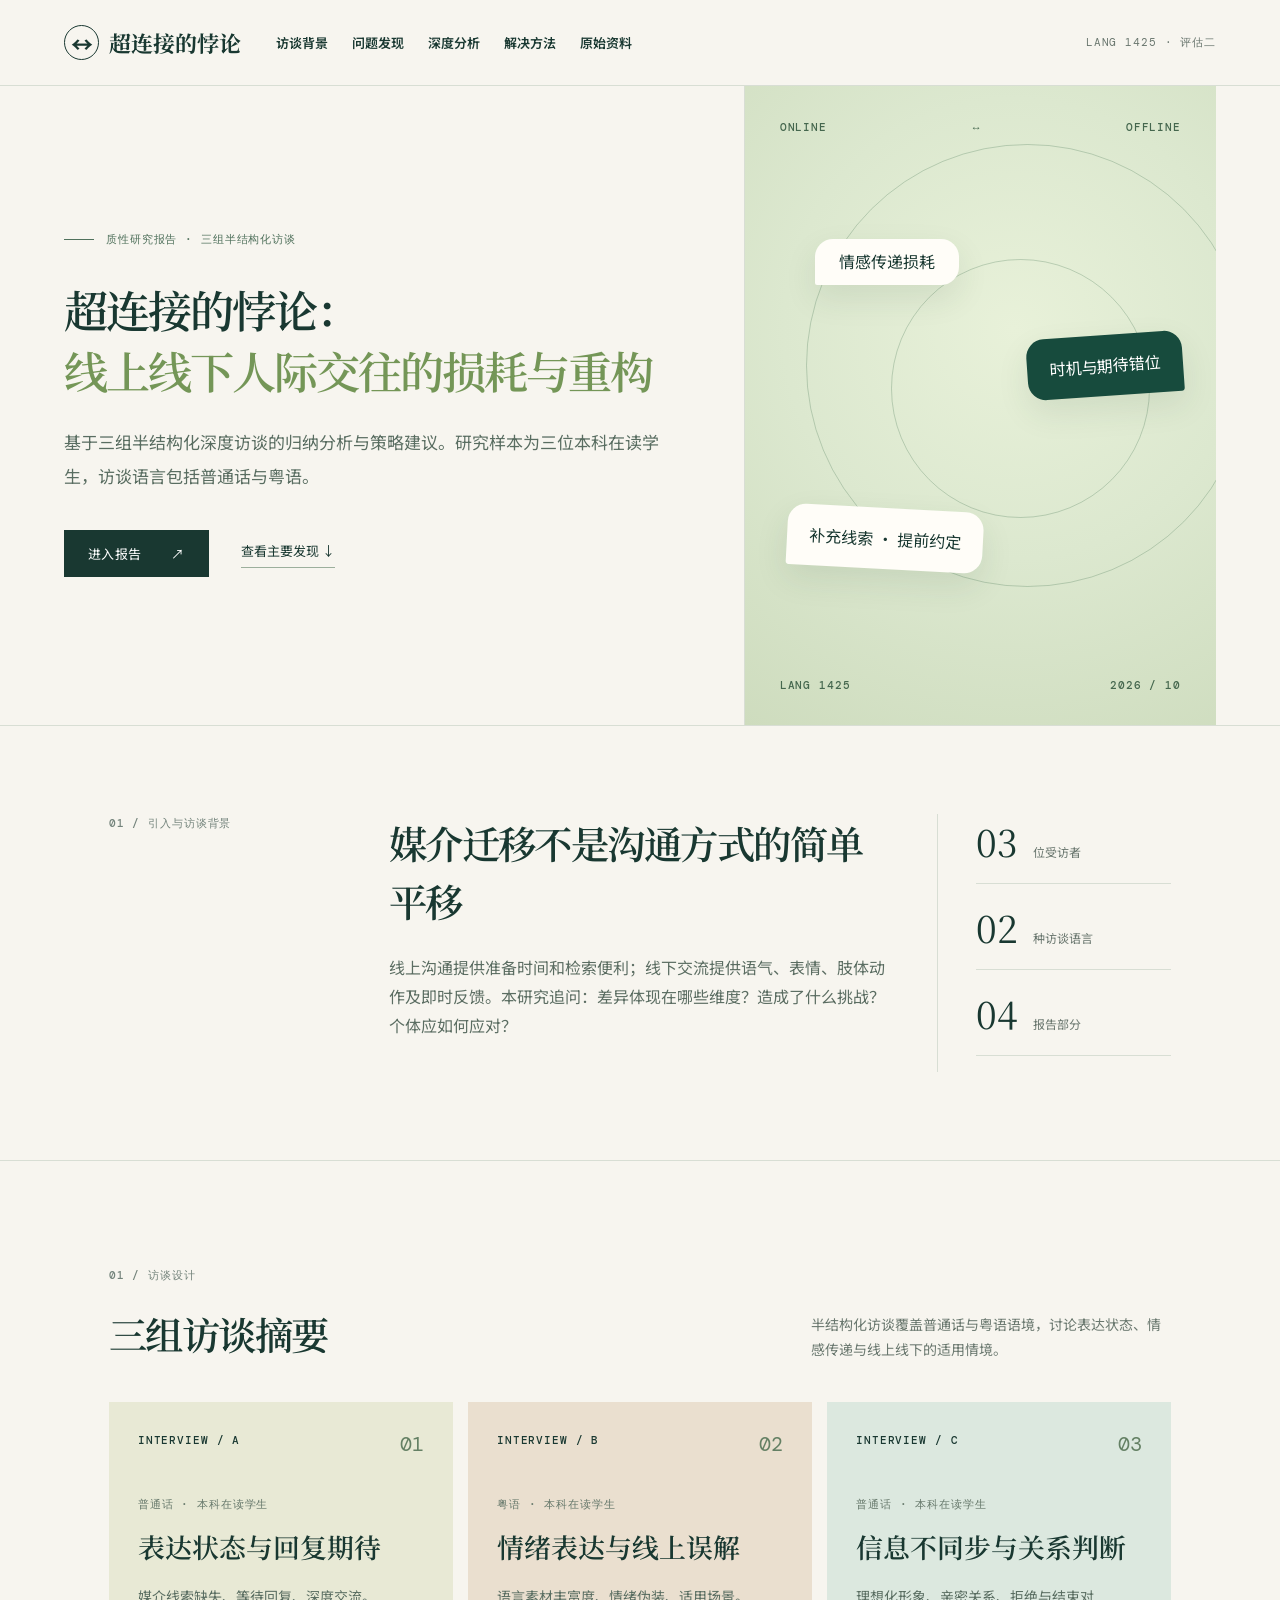
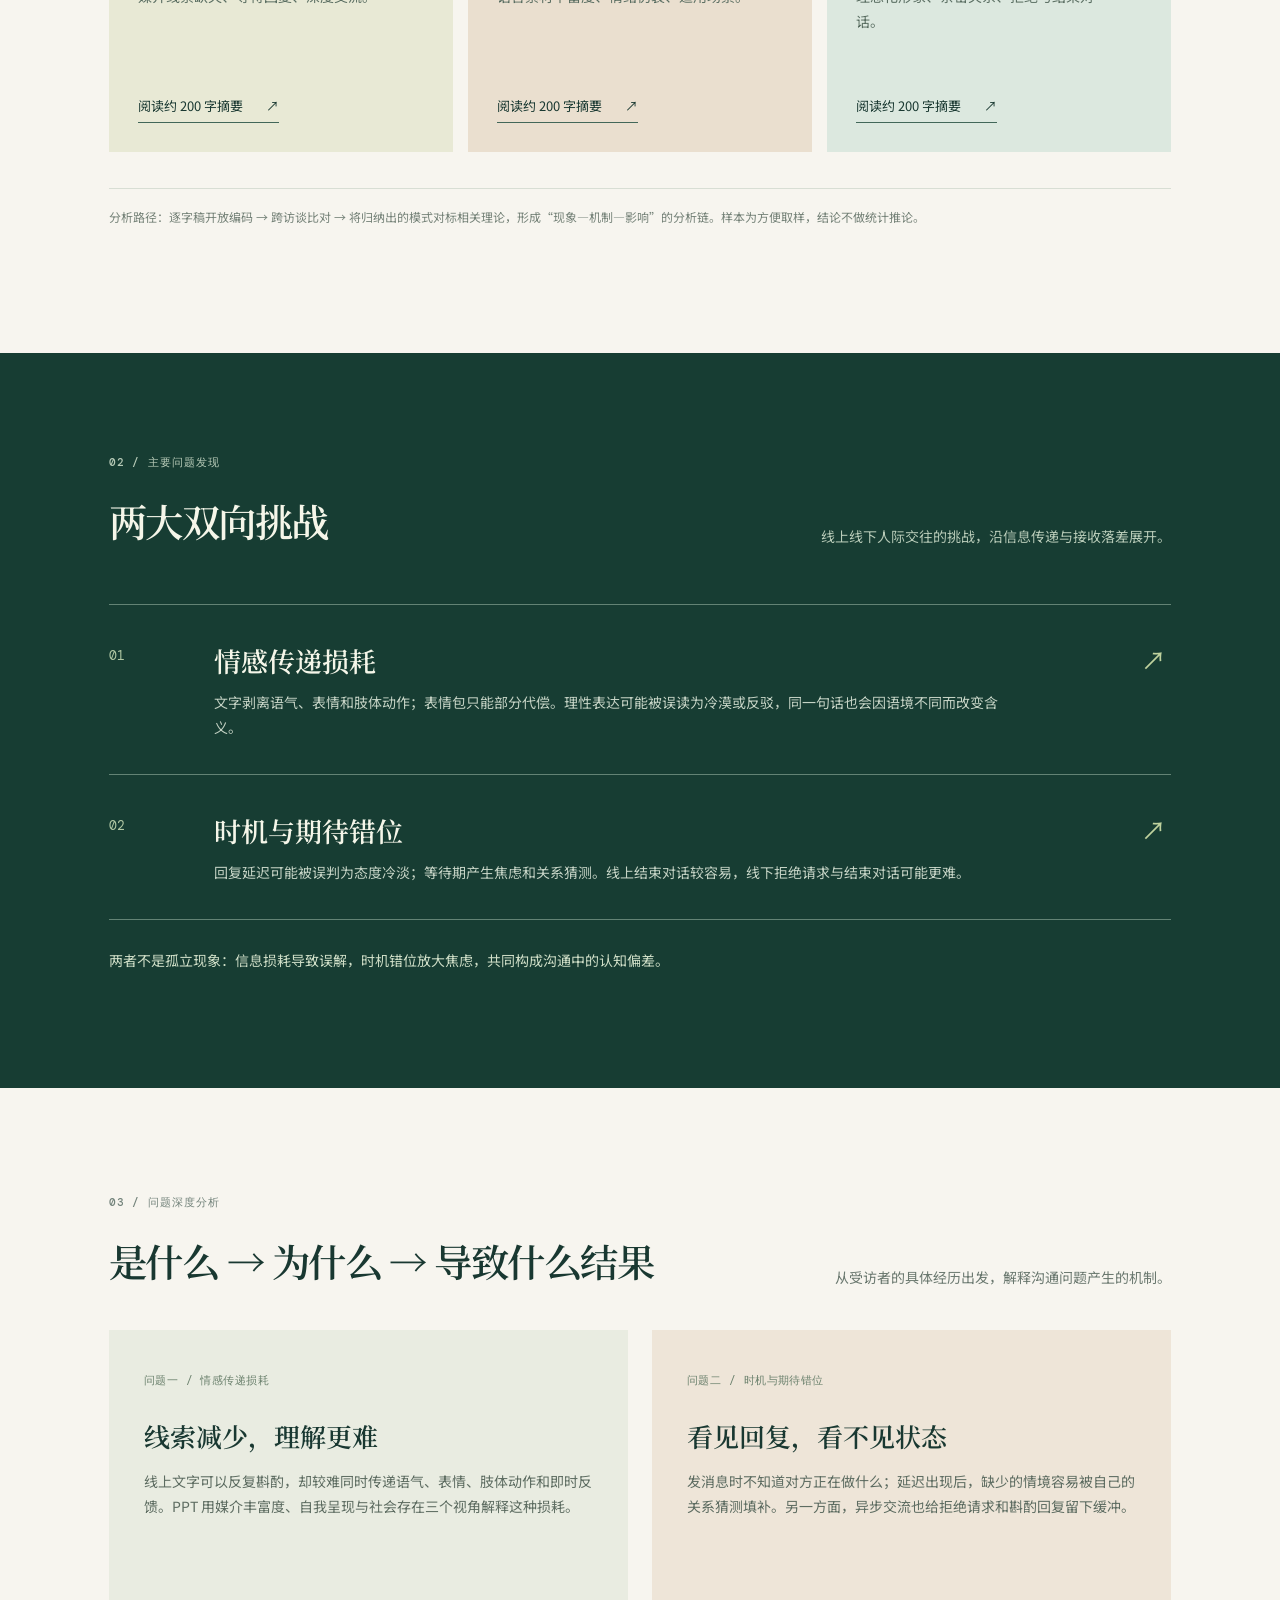
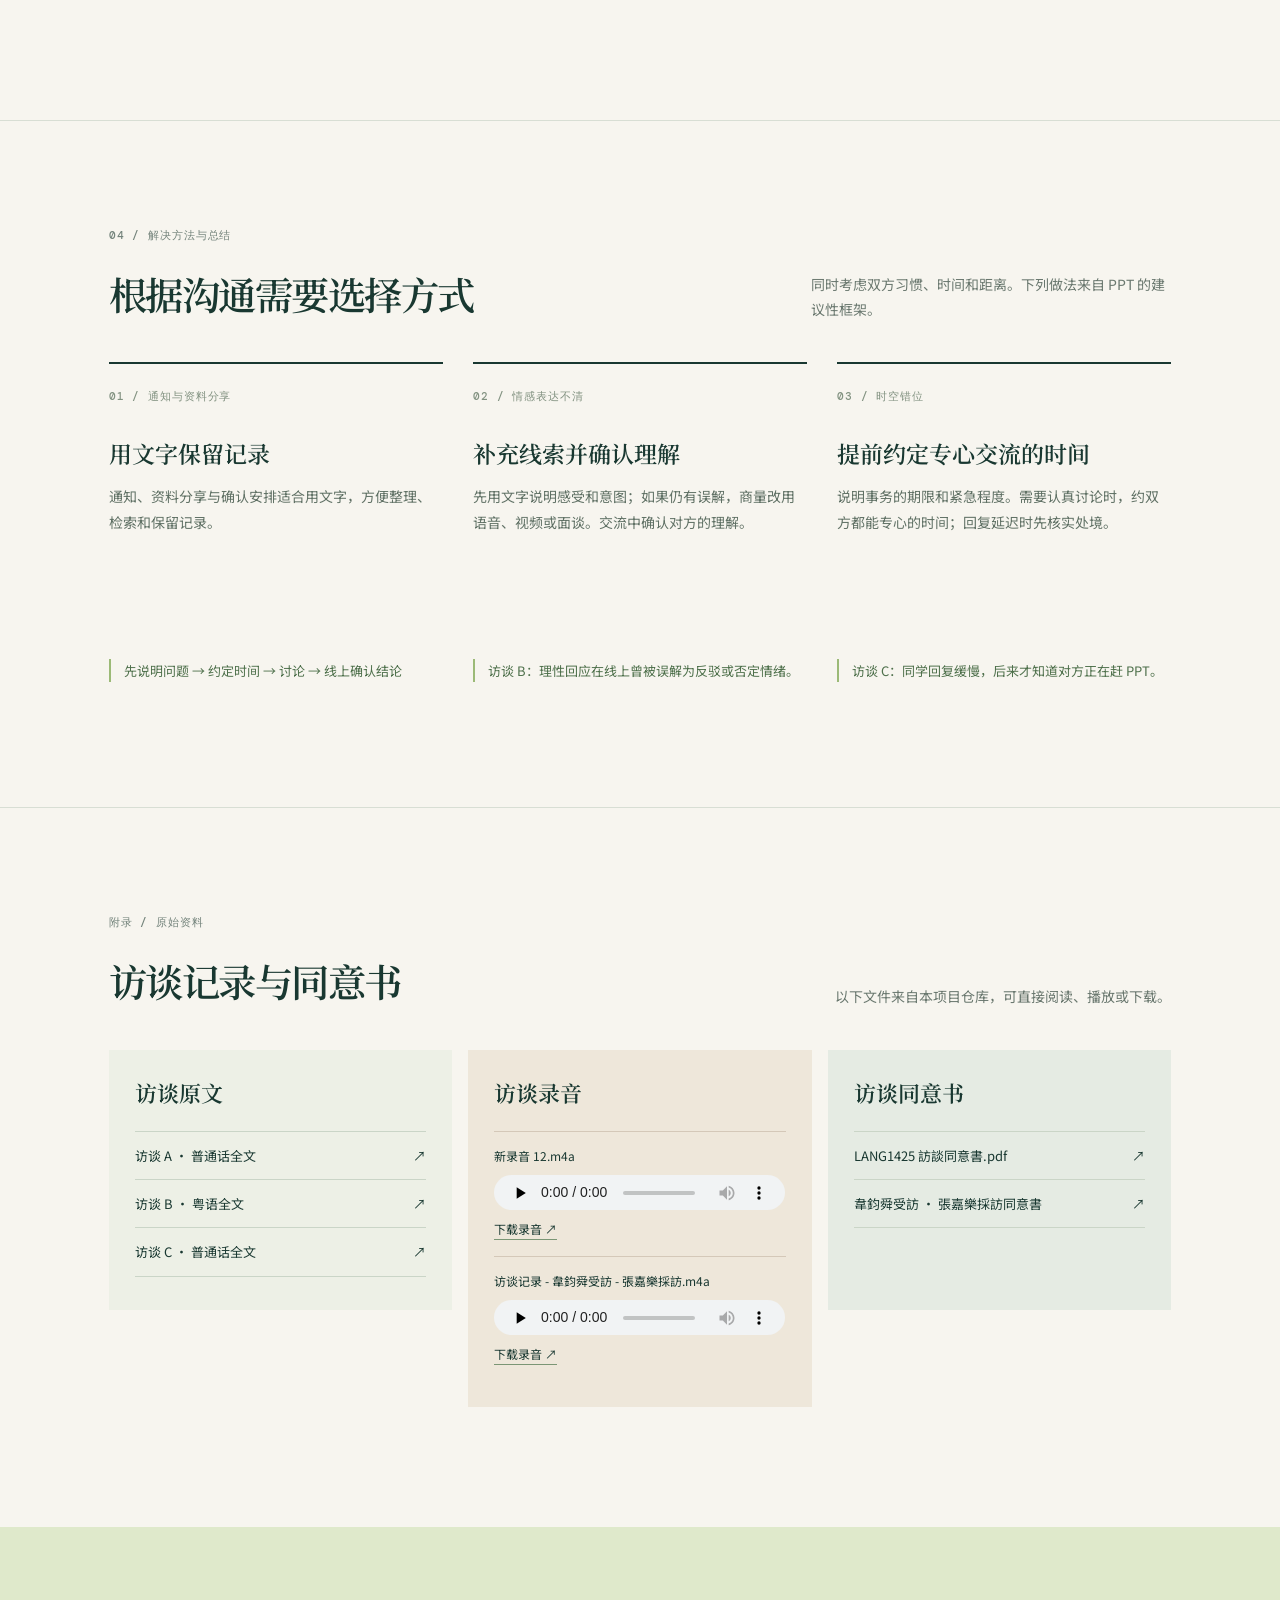
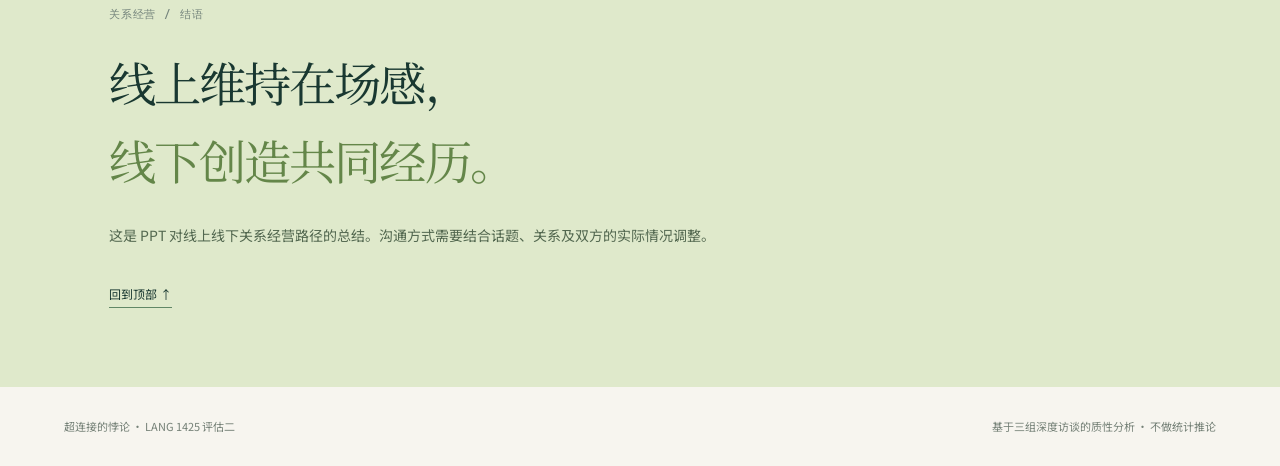
==== docs/index.html @ b827ef9a "Publish PPT-aligned blog with interview records" ====
<!doctype html>
<html lang="zh-Hans">
<head>
  <meta charset="utf-8"><meta name="viewport" content="width=device-width, initial-scale=1">
  <meta name="description" content="LANG 1425 评估二：超连接的悖论——线上线下人际交往的损耗与重构。">
  <title>超连接的悖论 · LANG 1425 评估二</title><link rel="stylesheet" href="./style.css"><link rel="stylesheet" href="./report.css"><link rel="stylesheet" href="./records.css">
</head>
<body>
  <a class="skip" href="#main">跳到正文</a>
  <header class="site-header"><a class="wordmark" href="#top"><span class="mark" aria-hidden="true">↔</span><span>超连接的悖论</span></a><nav aria-label="主导航"><a href="#background">访谈背景</a><a href="#findings">问题发现</a><a href="#analysis">深度分析</a><a href="#solutions">解决方法</a><a href="#records">原始资料</a></nav><span class="header-note">LANG 1425 · 评估二</span></header>
  <main id="main">
    <section class="hero" id="top"><div class="hero-copy"><p class="eyebrow"><span class="eyebrow-line"></span>质性研究报告 · 三组半结构化访谈</p><h1>超连接的悖论：<br><em>线上线下人际交往的损耗与重构</em></h1><p class="hero-lead">基于三组半结构化深度访谈的归纳分析与策略建议。研究样本为三位本科在读学生，访谈语言包括普通话与粤语。</p><div class="hero-actions"><a class="button" href="#background">进入报告 <span aria-hidden="true">↗</span></a><a class="text-link" href="#findings">查看主要发现 <span aria-hidden="true">↓</span></a></div></div><div class="hero-art" aria-hidden="true"><div class="art-caption art-caption-top">ONLINE <span>↔</span> OFFLINE</div><div class="art-orbit orbit-one"></div><div class="art-orbit orbit-two"></div><div class="chat chat-one">情感传递损耗</div><div class="chat chat-two">时机与期待错位</div><div class="chat chat-three">补充线索 · 提前约定</div><div class="art-caption art-caption-bottom">LANG 1425 <span>2026 / 10</span></div></div></section>
    <section class="intro section-shell" id="background"><p class="section-index">01 / 引入与访谈背景</p><div><h2>媒介迁移不是沟通方式的简单平移</h2><p>线上沟通提供准备时间和检索便利；线下交流提供语气、表情、肢体动作及即时反馈。本研究追问：差异体现在哪些维度？造成了什么挑战？个体应如何应对？</p></div><div class="intro-stats" aria-label="研究概况"><div><strong>03</strong><span>位受访者</span></div><div><strong>02</strong><span>种访谈语言</span></div><div><strong>04</strong><span>报告部分</span></div></div></section>
    <section class="stories section-shell" id="interviews"><div class="section-heading"><div><p class="section-index">01 / 访谈设计</p><h2>三组访谈摘要</h2></div><p>半结构化访谈覆盖普通话与粤语语境，讨论表达状态、情感传递与线上线下的适用情境。</p></div><div class="story-grid">
      <article class="story-card story-a"><div class="story-top"><span class="story-label">INTERVIEW / A</span><span class="story-icon" aria-hidden="true">01</span></div><p class="story-type">普通话 · 本科在读学生</p><h3>表达状态与回复期待</h3><p class="story-preview">媒介线索缺失、等待回复、深度交流。</p><button class="story-button" type="button" data-dialog="dialog-a" aria-haspopup="dialog">阅读约 200 字摘要 <span aria-hidden="true">↗</span></button></article>
      <article class="story-card story-b"><div class="story-top"><span class="story-label">INTERVIEW / B</span><span class="story-icon" aria-hidden="true">02</span></div><p class="story-type">粤语 · 本科在读学生</p><h3>情绪表达与线上误解</h3><p class="story-preview">语言素材丰富度、情绪伪装、适用场景。</p><button class="story-button" type="button" data-dialog="dialog-b" aria-haspopup="dialog">阅读约 200 字摘要 <span aria-hidden="true">↗</span></button></article>
      <article class="story-card story-c"><div class="story-top"><span class="story-label">INTERVIEW / C</span><span class="story-icon" aria-hidden="true">03</span></div><p class="story-type">普通话 · 本科在读学生</p><h3>信息不同步与关系判断</h3><p class="story-preview">理想化形象、亲密关系、拒绝与结束对话。</p><button class="story-button" type="button" data-dialog="dialog-c" aria-haspopup="dialog">阅读约 200 字摘要 <span aria-hidden="true">↗</span></button></article>
    </div><p class="source-note">分析路径：逐字稿开放编码 → 跨访谈比对 → 将归纳出的模式对标相关理论，形成“现象—机制—影响”的分析链。样本为方便取样，结论不做统计推论。</p></section>
    <section class="themes" id="findings"><div class="section-shell"><div class="section-heading light"><div><p class="section-index">02 / 主要问题发现</p><h2>两大双向挑战</h2></div><p>线上线下人际交往的挑战，沿信息传递与接收落差展开。</p></div><div class="theme-list"><article><span class="theme-number">01</span><div><h3>情感传递损耗</h3><p>文字剥离语气、表情和肢体动作；表情包只能部分代偿。理性表达可能被误读为冷漠或反驳，同一句话也会因语境不同而改变含义。</p></div><span class="theme-arrow" aria-hidden="true">↗</span></article><article><span class="theme-number">02</span><div><h3>时机与期待错位</h3><p>回复延迟可能被误判为态度冷淡；等待期产生焦虑和关系猜测。线上结束对话较容易，线下拒绝请求与结束对话可能更难。</p></div><span class="theme-arrow" aria-hidden="true">↗</span></article></div><p class="theme-conclusion">两者不是孤立现象：信息损耗导致误解，时机错位放大焦虑，共同构成沟通中的认知偏差。</p></div></section>
    <section class="analysis section-shell" id="analysis"><div class="section-heading"><div><p class="section-index">03 / 问题深度分析</p><h2>是什么 → 为什么 → 导致什么结果</h2></div><p>从受访者的具体经历出发，解释沟通问题产生的机制。</p></div><div class="analysis-grid"><article><span>问题一 / 情感传递损耗</span><h3>线索减少，理解更难</h3><p>线上文字可以反复斟酌，却较难同时传递语气、表情、肢体动作和即时反馈。PPT 用媒介丰富度、自我呈现与社会存在三个视角解释这种损耗。</p></article><article><span>问题二 / 时机与期待错位</span><h3>看见回复，看不见状态</h3><p>发消息时不知道对方正在做什么；延迟出现后，缺少的情境容易被自己的关系猜测填补。另一方面，异步交流也给拒绝请求和斟酌回复留下缓冲。</p></article></div></section>
    <section class="practice section-shell" id="solutions"><div class="section-heading"><div><p class="section-index">04 / 解决方法与总结</p><h2>根据沟通需要选择方式</h2></div><p>同时考虑双方习惯、时间和距离。下列做法来自 PPT 的建议性框架。</p></div><div class="practice-grid"><article><span>01 / 通知与资料分享</span><h3>用文字保留记录</h3><p>通知、资料分享与确认安排适合用文字，方便整理、检索和保留记录。</p><div class="practice-quote">先说明问题 → 约定时间 → 讨论 → 线上确认结论</div></article><article><span>02 / 情感表达不清</span><h3>补充线索并确认理解</h3><p>先用文字说明感受和意图；如果仍有误解，商量改用语音、视频或面谈。交流中确认对方的理解。</p><div class="practice-quote">访谈 B：理性回应在线上曾被误解为反驳或否定情绪。</div></article><article><span>03 / 时空错位</span><h3>提前约定专心交流的时间</h3><p>说明事务的期限和紧急程度。需要认真讨论时，约双方都能专心的时间；回复延迟时先核实处境。</p><div class="practice-quote">访谈 C：同学回复缓慢，后来才知道对方正在赶 PPT。</div></article></div></section>
    <section class="records section-shell" id="records"><div class="section-heading"><div><p class="section-index">附录 / 原始资料</p><h2>访谈记录与同意书</h2></div><p>以下文件来自本项目仓库，可直接阅读、播放或下载。</p></div><div class="records-grid"><div class="records-panel"><h3>访谈原文</h3><ul><li><a href="./transcripts/a.html">访谈 A · 普通话全文 <span>↗</span></a></li><li><a href="./transcripts/b.html">访谈 B · 粤语全文 <span>↗</span></a></li><li><a href="./transcripts/c.html">访谈 C · 普通话全文 <span>↗</span></a></li></ul></div><div class="records-panel"><h3>访谈录音</h3><div class="audio-item"><p>新录音 12.m4a</p><audio controls preload="none" src="../Records/新录音 12/新录音 12.m4a">浏览器不支持音频播放。</audio><a href="../Records/新录音 12/新录音 12.m4a" download>下载录音 ↗</a></div><div class="audio-item"><p>访谈记录 - 韋鈞舜受訪 - 張嘉樂採訪.m4a</p><audio controls preload="none" src="../Records/访谈记录 - 韋鈞舜受訪 - 張嘉樂採訪.m4a/访谈记录 - 韋鈞舜受訪 - 張嘉樂採訪.m4a">浏览器不支持音频播放。</audio><a href="../Records/访谈记录 - 韋鈞舜受訪 - 張嘉樂採訪.m4a/访谈记录 - 韋鈞舜受訪 - 張嘉樂採訪.m4a" download>下载录音 ↗</a></div></div><div class="records-panel"><h3>访谈同意书</h3><ul><li><a href="../LANG1425 訪談同意書.pdf/LANG1425 訪談同意書.pdf" target="_blank" rel="noopener">LANG1425 訪談同意書.pdf <span>↗</span></a></li><li><a href="../LANG1425 訪談同意書.pdf/LANG1425 訪談同意書 - 韋鈞舜受訪 - 張嘉樂採訪.pdf" target="_blank" rel="noopener">韋鈞舜受訪 · 張嘉樂採訪同意書 <span>↗</span></a></li></ul></div></div></section>
    <section class="closing"><div class="section-shell closing-inner"><p class="section-index">关系经营 / 结语</p><p class="closing-statement">线上维持在场感，<br><span>线下创造共同经历。</span></p><p class="closing-detail">这是 PPT 对线上线下关系经营路径的总结。沟通方式需要结合话题、关系及双方的实际情况调整。</p><a href="#top">回到顶部 ↑</a></div></section>
  </main>
  <footer class="site-footer"><span>超连接的悖论 · LANG 1425 评估二</span><span>基于三组深度访谈的质性分析 · 不做统计推论</span></footer>
  <dialog id="dialog-a" class="story-dialog" aria-labelledby="dialog-a-title"><div class="dialog-inner"><div class="dialog-bar"><span>INTERVIEW / A · 普通话</span><button type="button" class="close-dialog" aria-label="关闭摘要">×</button></div><h2 id="dialog-a-title">访谈 A 摘要</h2><p>受访者认为，与不熟悉的人交流时，线上表达更放松，也有时间斟酌措辞；线下则较拘谨，容易顾及气氛和他人感受。文字缺少语气、表情及动作，表情包虽能辅助表达，却难以充分传递情绪强度。他会因等待回复而紧张，也可能把快速回复理解为受到重视。面对面交流更容易延伸话题、深入了解彼此，但维持气氛和结束对话也会带来压力。他倾向在线上处理学习、工作和资料交换，在线下进行复杂讨论，并强调选择沟通方式时应考虑对方的习惯。</p></div></dialog>
  <dialog id="dialog-b" class="story-dialog" aria-labelledby="dialog-b-title"><div class="dialog-inner"><div class="dialog-bar"><span>INTERVIEW / B · 粤语</span><button type="button" class="close-dialog" aria-label="关闭摘要">×</button></div><h2 id="dialog-b-title">访谈 B 摘要</h2><p>受访者认为，线上交流有时间准备和搜索素材，因此用词、例子和网络梗更丰富；线下回应较依赖惯常表达。文字能够传递情感，但复杂情绪需要更多解释，也较容易隐藏真实感受。他曾用逻辑和论据回应别人，却在线上被误解为反驳或否定情绪；面对面时，语气和表情有助于减少误会。他不太介意慢回复，但知道朋友的期待各不相同。他认为线上适合低成本破冰和日常联系，线下适合共情及即时协调；发生误会后，应解释原意，通过沟通确认彼此的理解。</p></div></dialog>
  <dialog id="dialog-c" class="story-dialog" aria-labelledby="dialog-c-title"><div class="dialog-inner"><div class="dialog-bar"><span>INTERVIEW / C · 普通话</span><button type="button" class="close-dialog" aria-label="关闭摘要">×</button></div><h2 id="dialog-c-title">访谈 C 摘要</h2><p>受访者认为，线上便于表达整理后的想法，但难以了解对方回复时的处境。他曾误解高中同学回复缓慢，后来才知道对方正在赶次日汇报的PPT。他指出，有限信息容易使人想象对方的形象，关系判断应结合长期相处、可靠性、支持和边界，不能只看聊天频率或回复速度。面对面也可能增加拒绝请求的压力，因此需要说明时间和能力限制。他建议根据话题和双方状态安排交流，先用文字说明问题、约定时间，再通话或面谈，最后确认安排；先核实意思，再判断态度。</p></div></dialog>
  <script src="./script.js"></script>
</body>
</html>
---- docs/style.css ----
@import url('https://fonts.googleapis.com/css2?family=DM+Mono:wght@400;500&family=Noto+Sans+SC:wght@400;500;600;700&family=Noto+Serif+SC:wght@500;600;700&display=swap');
:root{--paper:#f7f5ef;--ink:#193831;--muted:#69766e;--line:#d8ded4;--green:#174b3d;--lime:#d8e9ad;--peach:#ecd9bd;--display:'Noto Serif SC',Georgia,serif;--body:'Noto Sans SC',Arial,sans-serif;--mono:'DM Mono',monospace}*{box-sizing:border-box}html{scroll-behavior:smooth}body{margin:0;background:var(--paper);color:var(--ink);font-family:var(--body);font-size:16px;line-height:1.8}button,a{font:inherit}a{color:inherit;text-decoration:none}button{cursor:pointer}.skip{position:absolute;left:-999px;top:0;background:var(--lime);padding:8px 16px;z-index:20}.skip:focus{left:12px}.site-header{height:86px;padding:0 clamp(22px,5vw,84px);border-bottom:1px solid var(--line);display:flex;align-items:center;gap:54px}.wordmark{display:flex;align-items:center;gap:10px;font-family:var(--display);font-size:22px;font-weight:700;white-space:nowrap}.mark{display:grid;place-items:center;width:35px;height:35px;border:1.5px solid var(--ink);border-radius:50%;font-family:var(--body);font-size:22px;line-height:1}.site-header nav{display:flex;gap:32px;font-size:13px;font-weight:600}.site-header nav a{transition:color .2s}.site-header nav a:hover,.text-link:hover{color:#708d3d}.header-note{margin-left:auto;color:var(--muted);font:11px var(--mono);letter-spacing:.08em;white-space:nowrap}.hero{min-height:640px;display:grid;grid-template-columns:1.18fr .82fr;padding:0 clamp(22px,5vw,84px);border-bottom:1px solid var(--line)}.hero-copy{align-self:center;padding:70px 5vw 74px 0;max-width:800px}.eyebrow,.section-index,.story-label,.story-type,.practice-grid article>span,.dialog-bar,.art-caption{font-family:var(--mono);font-size:11px;letter-spacing:.08em;font-weight:500}.eyebrow{display:flex;align-items:center;gap:12px;color:#50715c;margin:0 0 29px}.eyebrow-line{height:1px;width:30px;background:#50715c}.hero h1{font-family:var(--display);font-size:clamp(43px,4.55vw,74px);line-height:1.38;letter-spacing:-.055em;font-weight:600;margin:0}.hero h1 em{font-style:normal;color:#749657}.hero-lead{max-width:590px;color:#596d61;font-size:17px;line-height:2;margin:24px 0 37px}.hero-actions{display:flex;align-items:center;gap:32px}.button{background:var(--ink);color:#fff;display:inline-flex;align-items:center;gap:30px;padding:12px 24px;font-size:13px;letter-spacing:.025em;transition:background .2s,transform .2s}.button:hover{background:#3d6c53;transform:translateY(-2px)}.text-link{font-size:13px;border-bottom:1px solid #9caf9c;padding-bottom:4px}.hero-art{position:relative;min-height:600px;overflow:hidden;background:#dfe9d2;border-left:1px solid var(--line)}.hero-art:before{content:"";position:absolute;inset:0;background:radial-gradient(circle at 57% 38%,#e8f1d9 0,#dce8cf 48%,#cedcbe 100%)}.art-caption{position:absolute;z-index:2;left:35px;right:35px;display:flex;justify-content:space-between;color:#45674e}.art-caption-top{top:32px}.art-caption-bottom{bottom:29px}.art-orbit{position:absolute;border:1px solid rgba(60,108,76,.26);border-radius:50%;aspect-ratio:1}.orbit-one{width:94%;top:9%;left:13%}.orbit-two{width:55%;top:27%;left:31%}.chat{position:absolute;z-index:2;padding:17px 22px;box-shadow:0 13px 32px rgba(37,64,46,.1);font-size:16px;line-height:1.7}.chat-one{top:24%;left:15%;background:#fffdf8;border-radius:18px 18px 18px 2px;padding:9px 24px}.chat-dots{color:#a2b597;font-size:9px;letter-spacing:5px}.chat-two{top:39%;right:7%;background:var(--green);color:#fff;border-radius:18px 18px 3px 18px;transform:rotate(-4deg)}.chat-three{top:66%;left:9%;background:#fffdf8;border-radius:18px 18px 18px 3px;transform:rotate(3deg)}.section-shell{padding-left:clamp(22px,8.5vw,145px);padding-right:clamp(22px,8.5vw,145px)}.intro{padding-top:88px;padding-bottom:88px;display:grid;grid-template-columns:1fr 2.15fr 1fr;gap:46px;border-bottom:1px solid var(--line)}.section-index{color:#73837b;margin:0 0 19px}.intro h2,.section-heading h2{font-family:var(--display);font-size:clamp(32px,3vw,48px);line-height:1.5;letter-spacing:-.04em;font-weight:600;margin:0}.intro p:not(.section-index){max-width:660px;color:#5b6d62;margin:24px 0 0}.intro-stats{border-left:1px solid var(--line);padding-left:38px}.intro-stats div{display:flex;align-items:baseline;gap:15px;border-bottom:1px solid var(--line);padding:0 0 15px;margin-bottom:16px}.intro-stats strong{font:37px var(--display)}.intro-stats span{font-size:12px;color:var(--muted)}.stories,.practice{padding-top:105px;padding-bottom:125px}.section-heading{display:flex;align-items:end;justify-content:space-between;gap:40px;margin-bottom:40px}.section-heading>p{max-width:360px;margin:0;color:#6a786f;font-size:14px}.story-grid{display:grid;grid-template-columns:repeat(3,1fr);gap:15px}.story-card{min-height:405px;padding:29px;display:flex;flex-direction:column;transition:transform .25s,box-shadow .25s}.story-card:hover{transform:translateY(-5px);box-shadow:0 20px 30px rgba(23,58,44,.08)}.story-a{background:#e8e9d5}.story-b{background:#eadfcf}.story-c{background:#dce8df}.story-top{display:flex;justify-content:space-between;align-items:start}.story-icon{font-size:35px;line-height:1;color:#6f8767}.story-type{margin:43px 0 11px;color:#66786b}.story-card h3{font-family:var(--display);font-weight:600;font-size:clamp(22px,2.1vw,31px);line-height:1.55;margin:0}.story-preview{color:#596d61;font-size:14px;margin:16px 0 30px;max-width:260px}.story-button{margin-top:auto;align-self:start;background:none;border:0;border-bottom:1px solid #426759;padding:0 0 5px;font-size:13px;color:var(--ink);display:flex;gap:23px}.story-button:hover{color:#6f8d3d}.themes{background:#173d33;color:#f5f6e9;padding:100px 0 115px}.themes .section-index,.themes .section-heading>p{color:#b8cbb8}.themes .section-heading{margin-bottom:55px}.theme-list article{display:grid;grid-template-columns:85px 1fr 30px;gap:20px;border-top:1px solid #638375;padding:32px 0 34px}.theme-list article:last-child{border-bottom:1px solid #638375}.theme-number{font:13px var(--mono);color:#b2c9a5;padding-top:10px}.theme-list h3{font-family:var(--display);font-size:27px;font-weight:600;margin:0 0 4px}.theme-list p{max-width:800px;margin:0;color:#c5d3c5;font-size:14px}.theme-arrow{font-size:25px;color:#bfd29e}.practice-grid{display:grid;grid-template-columns:repeat(3,1fr);gap:30px}.practice-grid article{border-top:2px solid var(--ink);padding-top:23px;display:flex;flex-direction:column;min-height:315px}.practice-grid article>span{color:#829281}.practice-grid h3{font-family:var(--display);font-size:23px;font-weight:600;margin:26px 0 10px}.practice-grid p{font-size:14px;color:#607165;margin:0}.practice-quote{border-left:2px solid #9cba77;padding-left:13px;color:#4e704b;font-size:13px;margin-top:auto;line-height:1.8}.closing{background:#dfe9cb}.closing-inner{padding-top:78px;padding-bottom:80px}.closing-statement{font-family:var(--display);font-size:clamp(30px,3.7vw,56px);line-height:1.65;letter-spacing:-.04em;margin:18px 0 35px}.closing-statement span{color:#648649}.closing-inner>a{font-size:12px;border-bottom:1px solid #618766;padding-bottom:5px}.site-footer{padding:30px clamp(22px,5vw,84px);display:flex;justify-content:space-between;gap:20px;font-size:11px;color:#758177}.story-dialog{border:0;padding:0;width:min(650px,calc(100vw - 32px));max-height:min(85vh,800px);background:var(--paper);color:var(--ink);box-shadow:0 25px 80px #102a2466}.story-dialog::backdrop{background:rgba(15,39,30,.6)}.dialog-inner{padding:clamp(24px,4vw,50px)}.dialog-bar{display:flex;justify-content:space-between;align-items:center;color:#6a7c70}.close-dialog{border:1px solid #b8c6b6;background:transparent;border-radius:50%;height:35px;width:35px;font-size:24px;line-height:1;color:var(--ink)}.close-dialog:hover{background:#e4eadc}.story-dialog h2{font:600 clamp(25px,3vw,39px)/1.5 var(--display);margin:26px 0 18px}.story-dialog p{font-size:15px;line-height:2.1;color:#445c4d;margin:0}a:focus-visible,button:focus-visible{outline:3px solid #729c56;outline-offset:4px}@media(max-width:1000px){.hero{grid-template-columns:1fr .82fr}.hero h1{font-size:clamp(40px,5vw,57px)}.intro{grid-template-columns:1fr 2fr}.intro-stats{grid-column:2;display:flex;border-left:0;padding-left:0;gap:30px}.intro-stats div{flex:1}.story-card{padding:22px}.story-grid{gap:10px}}@media(max-width:720px){.site-header{height:auto;min-height:72px;gap:12px;flex-wrap:wrap;padding-top:15px;padding-bottom:12px}.site-header nav{order:3;width:100%;gap:23px;font-size:12px}.header-note{font-size:9px}.wordmark{font-size:19px}.hero{grid-template-columns:1fr;padding:0}.hero-copy{padding:62px 22px 65px}.hero h1{font-size:clamp(37px,9vw,56px)}.hero-lead{font-size:15px}.hero-art{min-height:340px;border-left:0;border-top:1px solid var(--line)}.chat{font-size:13px}.chat-one{top:22%}.chat-two{top:38%}.chat-three{top:66%}.intro{padding-top:70px;padding-bottom:70px;display:block}.intro p:not(.section-index){margin-top:20px}.intro-stats{margin-top:34px;gap:15px}.intro-stats strong{font-size:29px}.intro-stats span{font-size:10px}.stories,.practice{padding-top:75px;padding-bottom:85px}.section-heading{display:block}.section-heading>p{margin-top:17px}.story-grid,.practice-grid{grid-template-columns:1fr;gap:14px}.story-card{min-height:305px;padding:25px}.story-type{margin-top:23px}.story-preview{max-width:none}.themes{padding:75px 0 80px}.theme-list article{grid-template-columns:36px 1fr 17px;gap:12px;padding:26px 0}.theme-list h3{font-size:23px}.theme-list p{font-size:13px}.practice-grid article{min-height:240px}.practice-quote{margin-top:27px}.site-footer{display:block}.site-footer span{display:block;margin:4px 0}}@media(prefers-reduced-motion:reduce){html{scroll-behavior:auto}*,*:before,*:after{transition-duration:.01ms!important;animation-duration:.01ms!important}}
---- docs/report.css ----
.hero h1{font-size:clamp(38px,3.45vw,57px);letter-spacing:-.045em}.hero h1 em{display:inline-block}.hero-lead{max-width:610px}.site-header{gap:35px}.site-header nav{gap:24px}.story-card{min-height:350px}.story-type{margin-top:38px}.story-icon{font:20px var(--mono);color:#648064}.source-note{border-top:1px solid var(--line);margin:36px 0 0;padding-top:17px;color:#758278;font-size:12px;line-height:1.8}.theme-conclusion{margin:28px 0 0;color:#d0dfc8;font-size:14px}.analysis{padding-top:105px;padding-bottom:120px;border-bottom:1px solid var(--line)}.analysis-grid{display:grid;grid-template-columns:1fr 1fr;gap:24px}.analysis-grid article{background:#e9ece1;padding:33px 35px 37px;min-height:270px}.analysis-grid article:nth-child(2){background:#eee5d8}.analysis-grid article>span{font:11px var(--mono);color:#6b816d;letter-spacing:.04em}.analysis-grid h3{font:600 26px/1.5 var(--display);margin:24px 0 14px}.analysis-grid p{font-size:14px;color:#5d6c61;margin:0}.closing-detail{max-width:650px;color:#536850;font-size:14px;margin:-12px 0 30px}.practice-grid article{min-height:320px}@media(max-width:1000px){.hero h1{font-size:clamp(36px,4vw,48px)}.header-note{display:none}}@media(max-width:720px){.hero h1{font-size:clamp(31px,7.8vw,43px)}.analysis{padding-top:75px;padding-bottom:85px}.analysis-grid{grid-template-columns:1fr;gap:13px}.analysis-grid article{min-height:0;padding:25px}.analysis-grid h3{font-size:23px}.story-type{margin-top:23px}.practice-grid article{min-height:250px}.site-header nav{gap:18px}.site-header nav a{white-space:nowrap}}
---- docs/records.css ----
.records{padding-top:105px;padding-bottom:120px;border-top:1px solid var(--line)}.records-grid{display:grid;grid-template-columns:repeat(3,1fr);gap:16px;align-items:start}.records-panel{background:#edf0e6;padding:26px;min-height:260px}.records-panel:nth-child(2){background:#eee7da}.records-panel:nth-child(3){background:#e5ebe3}.records-panel h3{font:600 22px/1.5 var(--display);margin:0 0 22px}.records-panel ul{list-style:none;margin:0;padding:0}.records-panel li{border-top:1px solid #cad5c7}.records-panel li:last-child{border-bottom:1px solid #cad5c7}.records-panel li a{display:flex;justify-content:space-between;gap:12px;padding:12px 0;font-size:13px;overflow-wrap:anywhere}.records-panel li a:hover,.audio-item a:hover{color:#6f8d3d}.audio-item{border-top:1px solid #d4c8b8;padding:14px 0}.audio-item p{font-size:12px;line-height:1.6;margin:0 0 10px;overflow-wrap:anywhere}.audio-item audio{display:block;width:100%;height:35px}.audio-item a{display:inline-block;font-size:12px;margin-top:8px;border-bottom:1px solid #7b9675}@media(max-width:950px){.records-grid{grid-template-columns:1fr 1fr}.records-panel:last-child{grid-column:1/-1;min-height:0}}@media(max-width:720px){.records{padding-top:75px;padding-bottom:85px}.records-grid{grid-template-columns:1fr}.records-panel{min-height:0}.records-panel:last-child{grid-column:auto}}
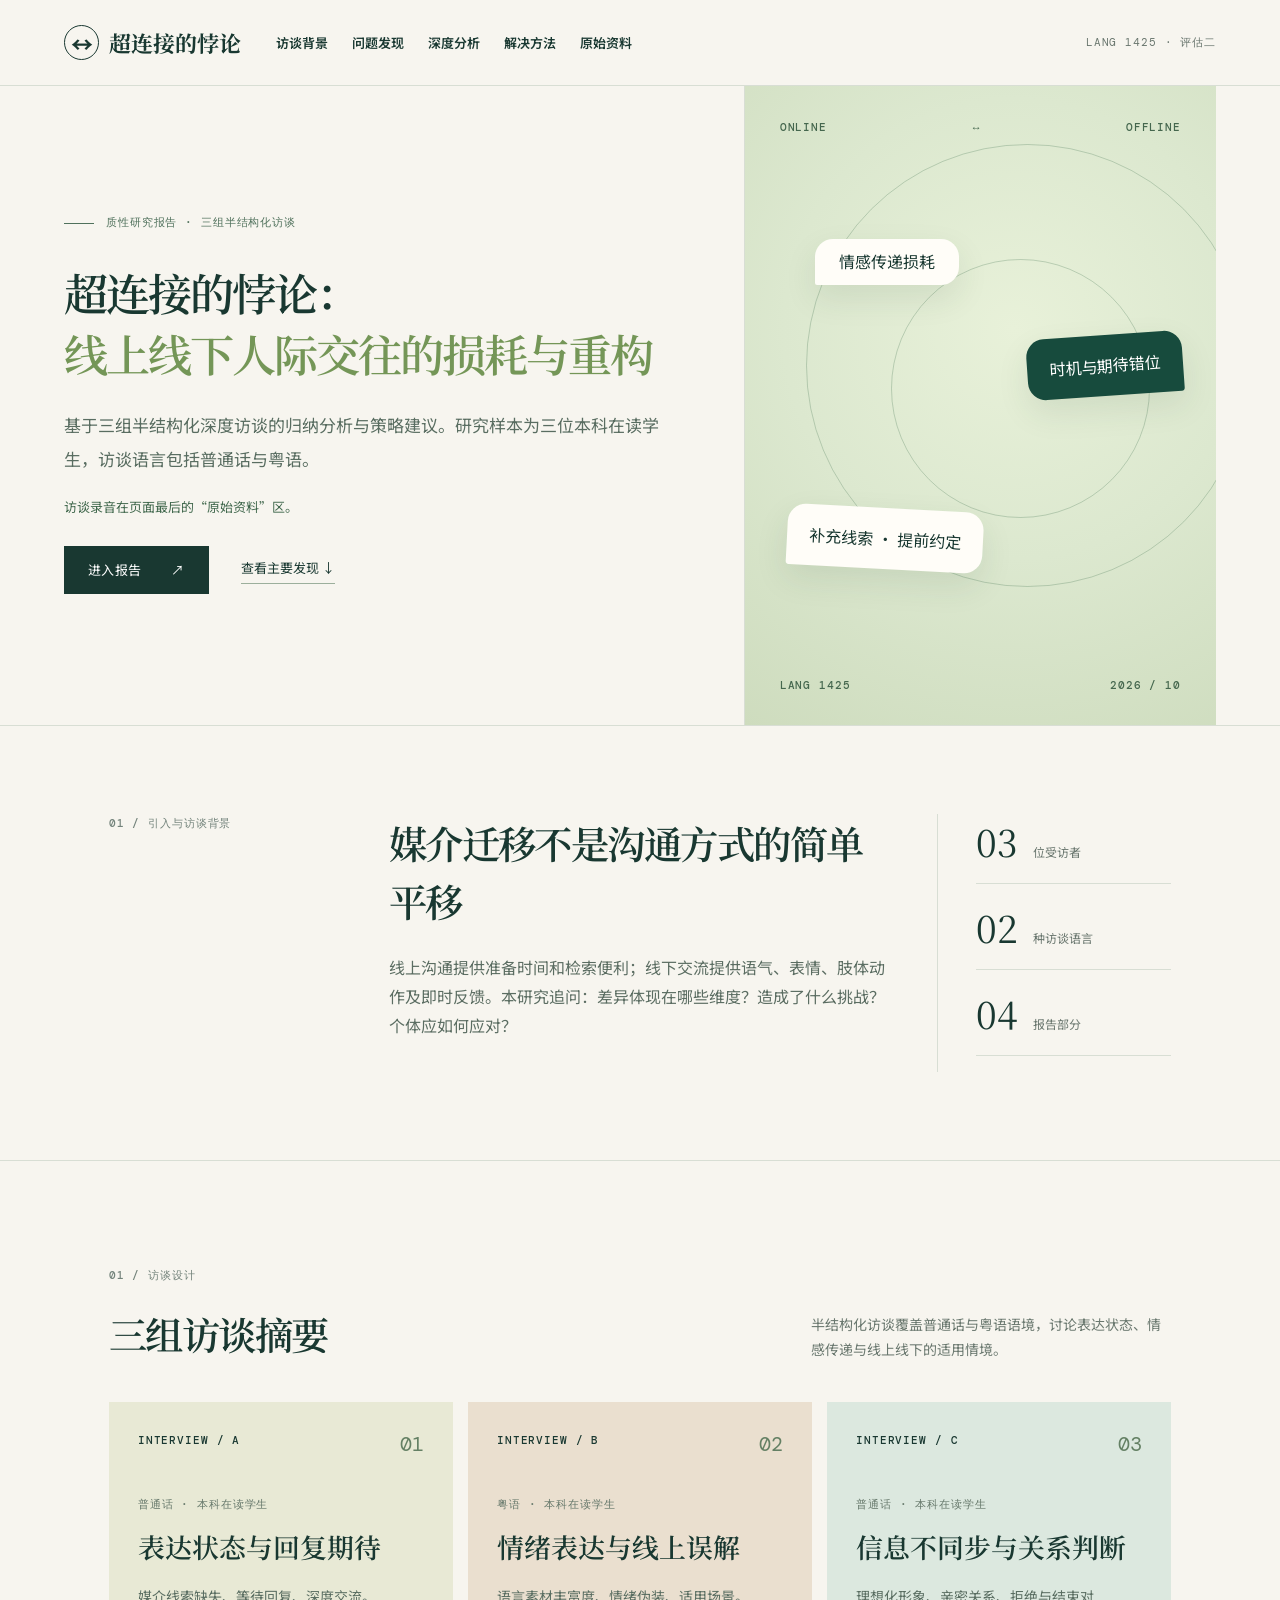
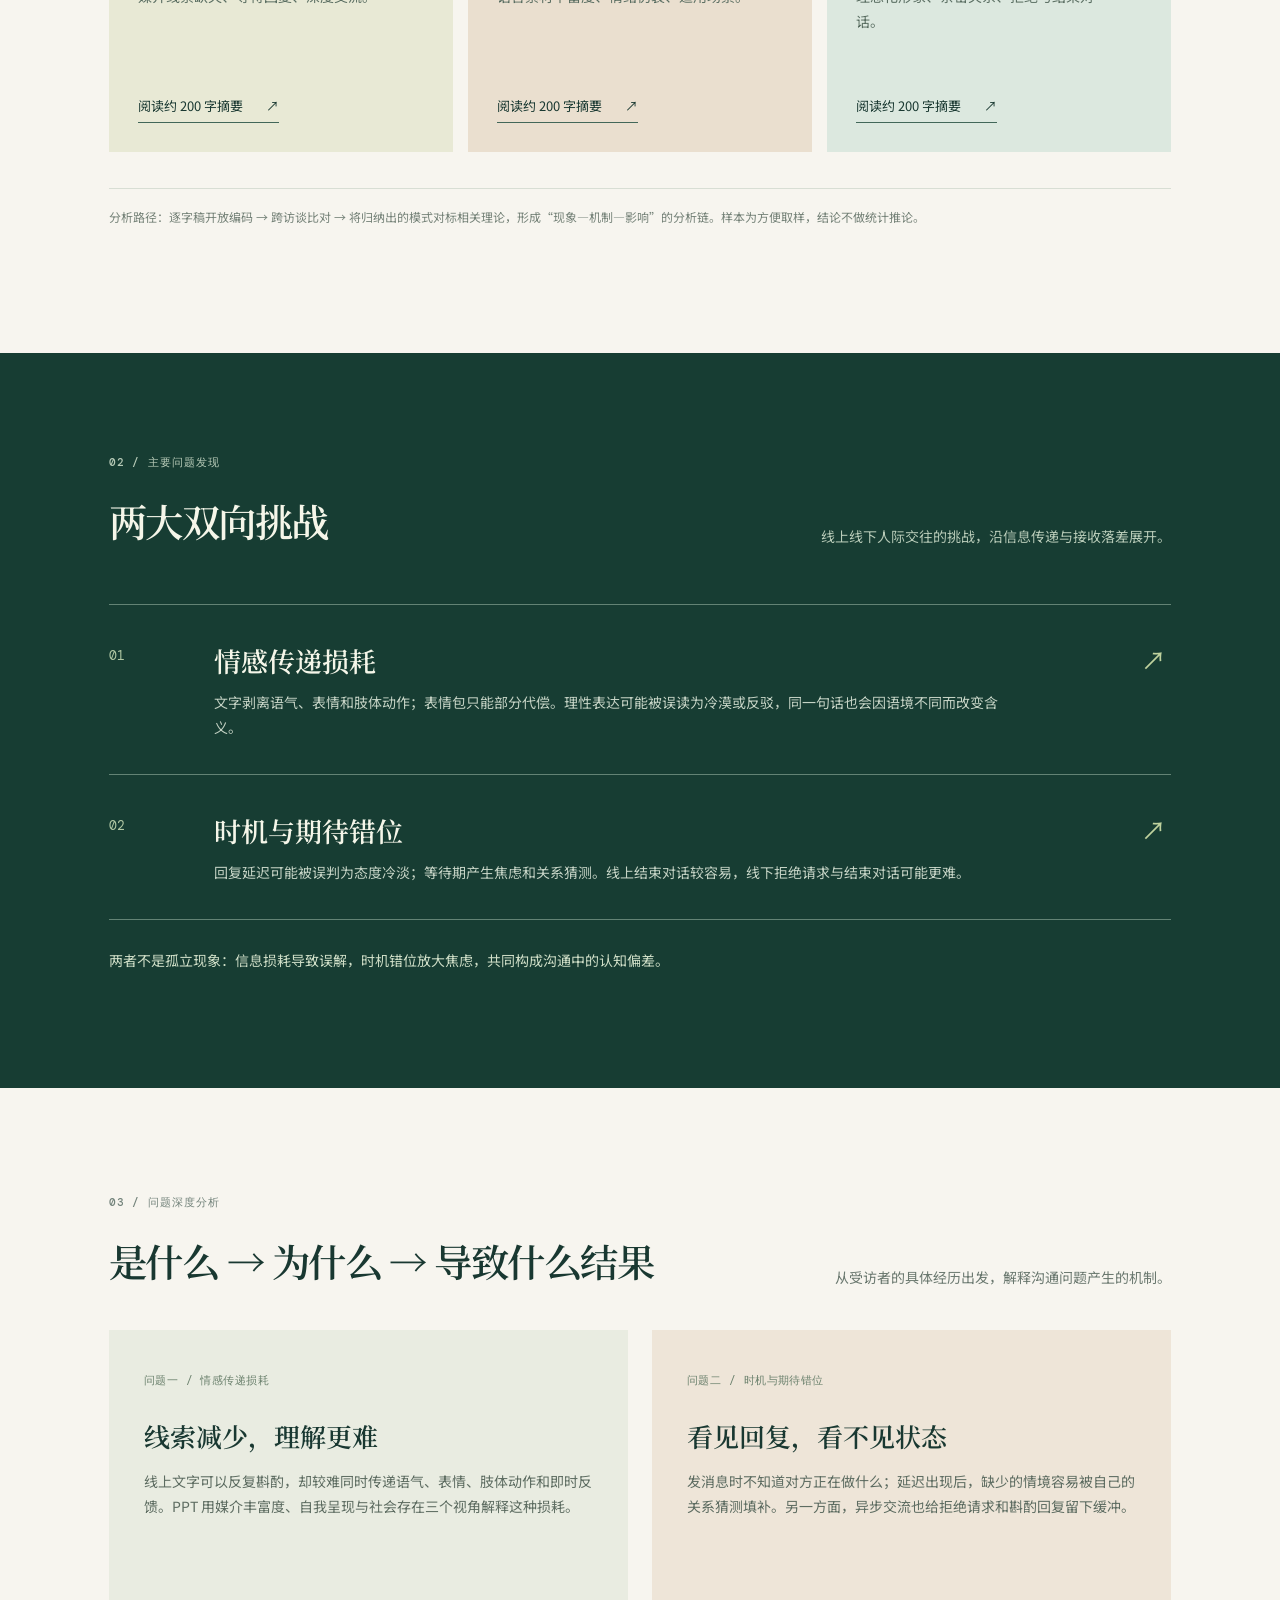
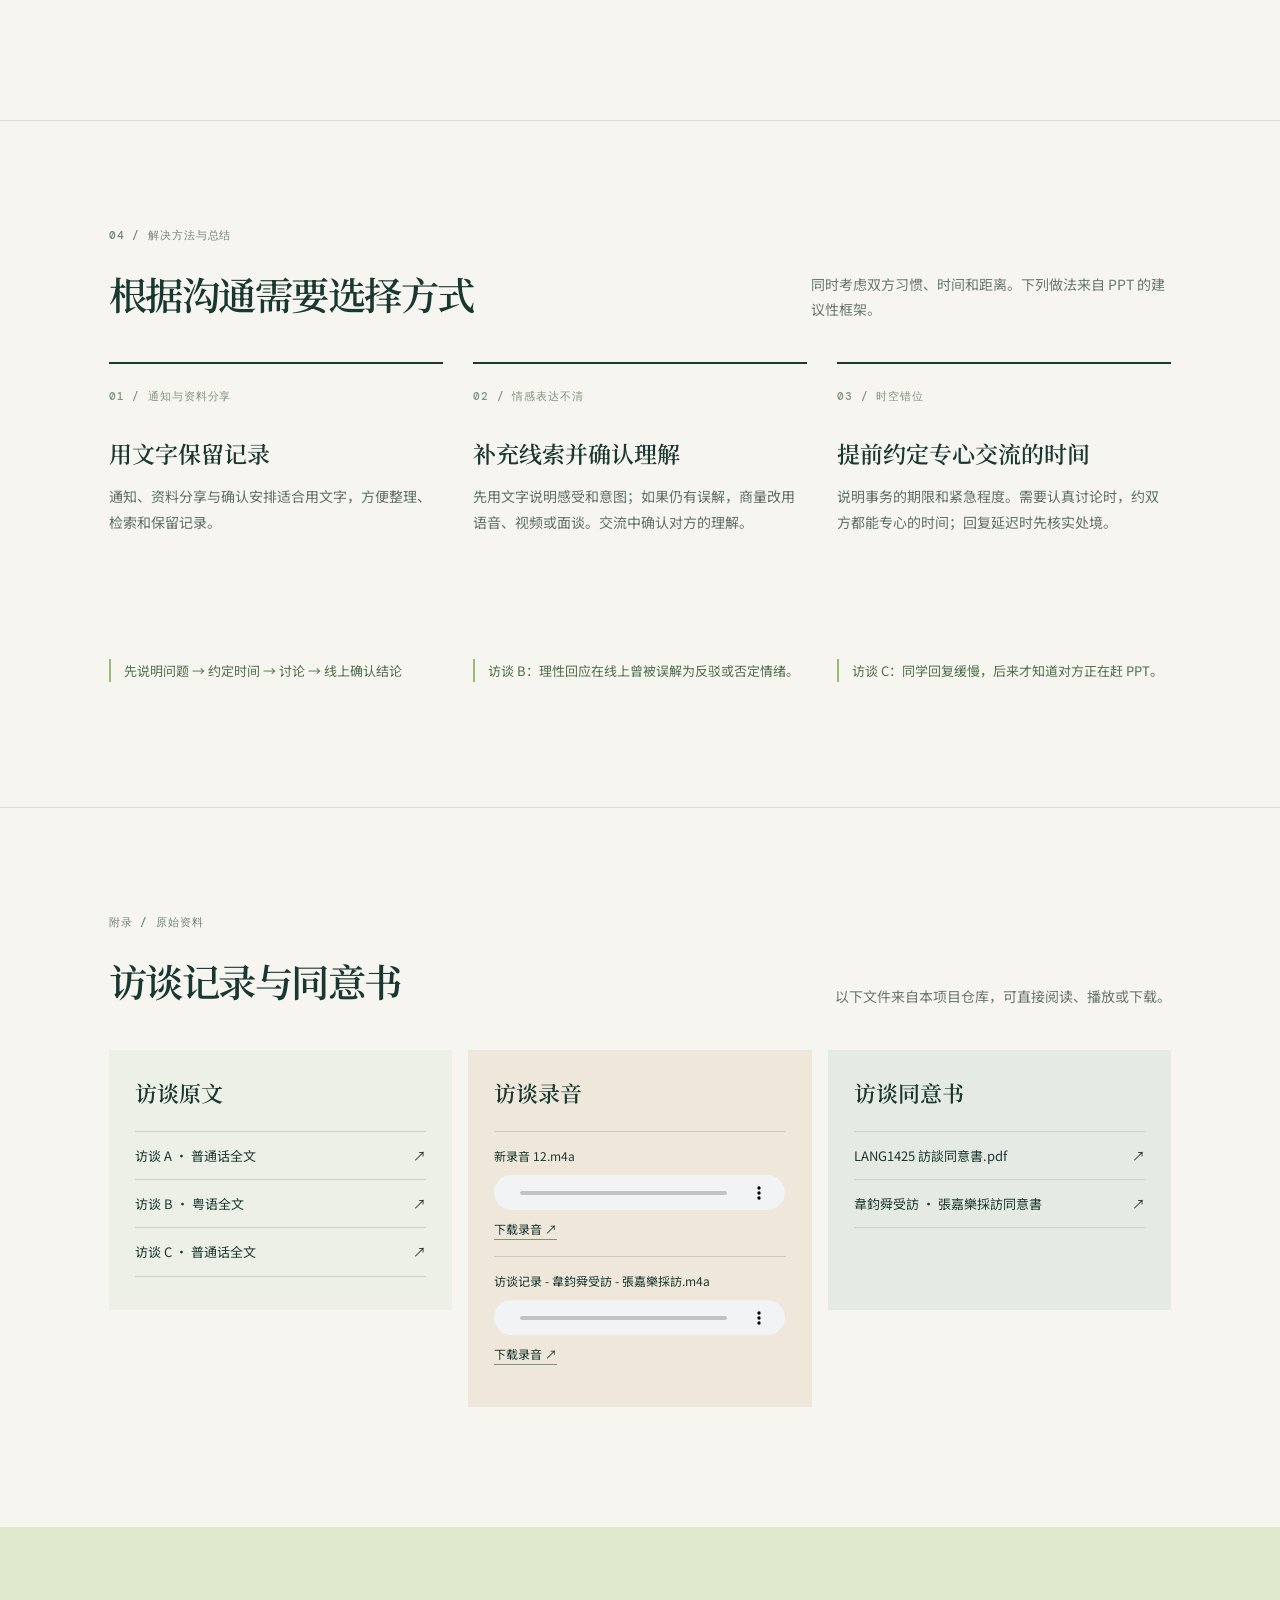
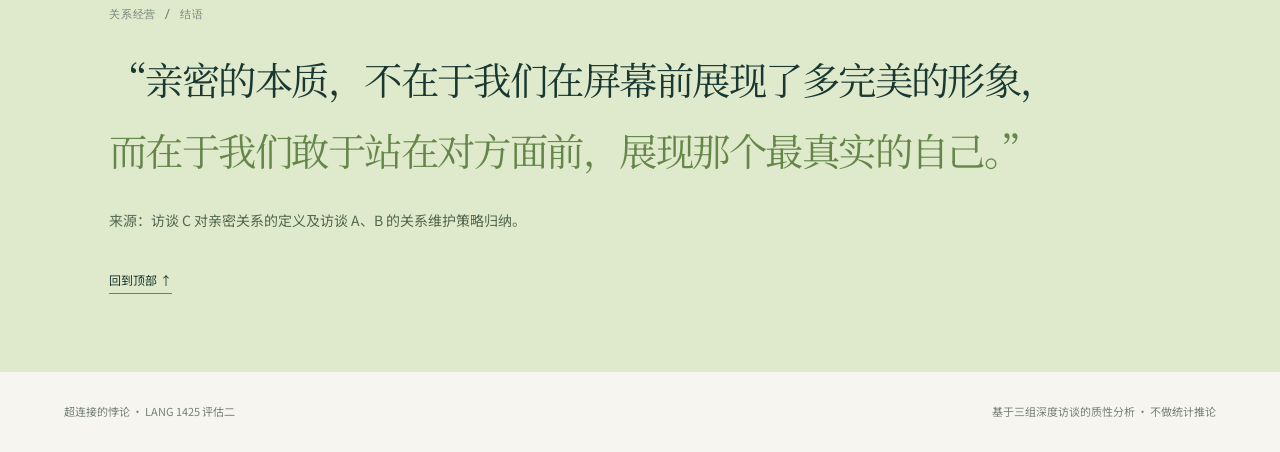
==== commit 5fa94248: "Use PPT quotation and locate recordings at page start" ====
--- a/docs/index.html
+++ b/docs/index.html
@@ -3,13 +3,13 @@
 <head>
   <meta charset="utf-8"><meta name="viewport" content="width=device-width, initial-scale=1">
   <meta name="description" content="LANG 1425 评估二：超连接的悖论——线上线下人际交往的损耗与重构。">
-  <title>超连接的悖论 · LANG 1425 评估二</title><link rel="stylesheet" href="./style.css"><link rel="stylesheet" href="./report.css"><link rel="stylesheet" href="./records.css">
+  <title>超连接的悖论 · LANG 1425 评估二</title><link rel="stylesheet" href="./style.css"><link rel="stylesheet" href="./report.css"><link rel="stylesheet" href="./records.css"><link rel="stylesheet" href="./closing.css">
 </head>
 <body>
   <a class="skip" href="#main">跳到正文</a>
   <header class="site-header"><a class="wordmark" href="#top"><span class="mark" aria-hidden="true">↔</span><span>超连接的悖论</span></a><nav aria-label="主导航"><a href="#background">访谈背景</a><a href="#findings">问题发现</a><a href="#analysis">深度分析</a><a href="#solutions">解决方法</a><a href="#records">原始资料</a></nav><span class="header-note">LANG 1425 · 评估二</span></header>
   <main id="main">
-    <section class="hero" id="top"><div class="hero-copy"><p class="eyebrow"><span class="eyebrow-line"></span>质性研究报告 · 三组半结构化访谈</p><h1>超连接的悖论：<br><em>线上线下人际交往的损耗与重构</em></h1><p class="hero-lead">基于三组半结构化深度访谈的归纳分析与策略建议。研究样本为三位本科在读学生，访谈语言包括普通话与粤语。</p><div class="hero-actions"><a class="button" href="#background">进入报告 <span aria-hidden="true">↗</span></a><a class="text-link" href="#findings">查看主要发现 <span aria-hidden="true">↓</span></a></div></div><div class="hero-art" aria-hidden="true"><div class="art-caption art-caption-top">ONLINE <span>↔</span> OFFLINE</div><div class="art-orbit orbit-one"></div><div class="art-orbit orbit-two"></div><div class="chat chat-one">情感传递损耗</div><div class="chat chat-two">时机与期待错位</div><div class="chat chat-three">补充线索 · 提前约定</div><div class="art-caption art-caption-bottom">LANG 1425 <span>2026 / 10</span></div></div></section>
+    <section class="hero" id="top"><div class="hero-copy"><p class="eyebrow"><span class="eyebrow-line"></span>质性研究报告 · 三组半结构化访谈</p><h1>超连接的悖论：<br><em>线上线下人际交往的损耗与重构</em></h1><p class="hero-lead">基于三组半结构化深度访谈的归纳分析与策略建议。研究样本为三位本科在读学生，访谈语言包括普通话与粤语。</p><p class="hero-record-note">访谈录音在页面最后的“原始资料”区。</p><div class="hero-actions"><a class="button" href="#background">进入报告 <span aria-hidden="true">↗</span></a><a class="text-link" href="#findings">查看主要发现 <span aria-hidden="true">↓</span></a></div></div><div class="hero-art" aria-hidden="true"><div class="art-caption art-caption-top">ONLINE <span>↔</span> OFFLINE</div><div class="art-orbit orbit-one"></div><div class="art-orbit orbit-two"></div><div class="chat chat-one">情感传递损耗</div><div class="chat chat-two">时机与期待错位</div><div class="chat chat-three">补充线索 · 提前约定</div><div class="art-caption art-caption-bottom">LANG 1425 <span>2026 / 10</span></div></div></section>
     <section class="intro section-shell" id="background"><p class="section-index">01 / 引入与访谈背景</p><div><h2>媒介迁移不是沟通方式的简单平移</h2><p>线上沟通提供准备时间和检索便利；线下交流提供语气、表情、肢体动作及即时反馈。本研究追问：差异体现在哪些维度？造成了什么挑战？个体应如何应对？</p></div><div class="intro-stats" aria-label="研究概况"><div><strong>03</strong><span>位受访者</span></div><div><strong>02</strong><span>种访谈语言</span></div><div><strong>04</strong><span>报告部分</span></div></div></section>
     <section class="stories section-shell" id="interviews"><div class="section-heading"><div><p class="section-index">01 / 访谈设计</p><h2>三组访谈摘要</h2></div><p>半结构化访谈覆盖普通话与粤语语境，讨论表达状态、情感传递与线上线下的适用情境。</p></div><div class="story-grid">
       <article class="story-card story-a"><div class="story-top"><span class="story-label">INTERVIEW / A</span><span class="story-icon" aria-hidden="true">01</span></div><p class="story-type">普通话 · 本科在读学生</p><h3>表达状态与回复期待</h3><p class="story-preview">媒介线索缺失、等待回复、深度交流。</p><button class="story-button" type="button" data-dialog="dialog-a" aria-haspopup="dialog">阅读约 200 字摘要 <span aria-hidden="true">↗</span></button></article>
@@ -20,7 +20,7 @@
     <section class="analysis section-shell" id="analysis"><div class="section-heading"><div><p class="section-index">03 / 问题深度分析</p><h2>是什么 → 为什么 → 导致什么结果</h2></div><p>从受访者的具体经历出发，解释沟通问题产生的机制。</p></div><div class="analysis-grid"><article><span>问题一 / 情感传递损耗</span><h3>线索减少，理解更难</h3><p>线上文字可以反复斟酌，却较难同时传递语气、表情、肢体动作和即时反馈。PPT 用媒介丰富度、自我呈现与社会存在三个视角解释这种损耗。</p></article><article><span>问题二 / 时机与期待错位</span><h3>看见回复，看不见状态</h3><p>发消息时不知道对方正在做什么；延迟出现后，缺少的情境容易被自己的关系猜测填补。另一方面，异步交流也给拒绝请求和斟酌回复留下缓冲。</p></article></div></section>
     <section class="practice section-shell" id="solutions"><div class="section-heading"><div><p class="section-index">04 / 解决方法与总结</p><h2>根据沟通需要选择方式</h2></div><p>同时考虑双方习惯、时间和距离。下列做法来自 PPT 的建议性框架。</p></div><div class="practice-grid"><article><span>01 / 通知与资料分享</span><h3>用文字保留记录</h3><p>通知、资料分享与确认安排适合用文字，方便整理、检索和保留记录。</p><div class="practice-quote">先说明问题 → 约定时间 → 讨论 → 线上确认结论</div></article><article><span>02 / 情感表达不清</span><h3>补充线索并确认理解</h3><p>先用文字说明感受和意图；如果仍有误解，商量改用语音、视频或面谈。交流中确认对方的理解。</p><div class="practice-quote">访谈 B：理性回应在线上曾被误解为反驳或否定情绪。</div></article><article><span>03 / 时空错位</span><h3>提前约定专心交流的时间</h3><p>说明事务的期限和紧急程度。需要认真讨论时，约双方都能专心的时间；回复延迟时先核实处境。</p><div class="practice-quote">访谈 C：同学回复缓慢，后来才知道对方正在赶 PPT。</div></article></div></section>
     <section class="records section-shell" id="records"><div class="section-heading"><div><p class="section-index">附录 / 原始资料</p><h2>访谈记录与同意书</h2></div><p>以下文件来自本项目仓库，可直接阅读、播放或下载。</p></div><div class="records-grid"><div class="records-panel"><h3>访谈原文</h3><ul><li><a href="./transcripts/a.html">访谈 A · 普通话全文 <span>↗</span></a></li><li><a href="./transcripts/b.html">访谈 B · 粤语全文 <span>↗</span></a></li><li><a href="./transcripts/c.html">访谈 C · 普通话全文 <span>↗</span></a></li></ul></div><div class="records-panel"><h3>访谈录音</h3><div class="audio-item"><p>新录音 12.m4a</p><audio controls preload="none" src="../Records/新录音 12/新录音 12.m4a">浏览器不支持音频播放。</audio><a href="../Records/新录音 12/新录音 12.m4a" download>下载录音 ↗</a></div><div class="audio-item"><p>访谈记录 - 韋鈞舜受訪 - 張嘉樂採訪.m4a</p><audio controls preload="none" src="../Records/访谈记录 - 韋鈞舜受訪 - 張嘉樂採訪.m4a/访谈记录 - 韋鈞舜受訪 - 張嘉樂採訪.m4a">浏览器不支持音频播放。</audio><a href="../Records/访谈记录 - 韋鈞舜受訪 - 張嘉樂採訪.m4a/访谈记录 - 韋鈞舜受訪 - 張嘉樂採訪.m4a" download>下载录音 ↗</a></div></div><div class="records-panel"><h3>访谈同意书</h3><ul><li><a href="../LANG1425 訪談同意書.pdf/LANG1425 訪談同意書.pdf" target="_blank" rel="noopener">LANG1425 訪談同意書.pdf <span>↗</span></a></li><li><a href="../LANG1425 訪談同意書.pdf/LANG1425 訪談同意書 - 韋鈞舜受訪 - 張嘉樂採訪.pdf" target="_blank" rel="noopener">韋鈞舜受訪 · 張嘉樂採訪同意書 <span>↗</span></a></li></ul></div></div></section>
-    <section class="closing"><div class="section-shell closing-inner"><p class="section-index">关系经营 / 结语</p><p class="closing-statement">线上维持在场感，<br><span>线下创造共同经历。</span></p><p class="closing-detail">这是 PPT 对线上线下关系经营路径的总结。沟通方式需要结合话题、关系及双方的实际情况调整。</p><a href="#top">回到顶部 ↑</a></div></section>
+    <section class="closing"><div class="section-shell closing-inner"><p class="section-index">关系经营 / 结语</p><p class="closing-statement">“亲密的本质，不在于我们在屏幕前展现了多完美的形象，<br><span>而在于我们敢于站在对方面前，展现那个最真实的自己。”</span></p><p class="closing-detail">来源：访谈 C 对亲密关系的定义及访谈 A、B 的关系维护策略归纳。</p><a href="#top">回到顶部 ↑</a></div></section>
   </main>
   <footer class="site-footer"><span>超连接的悖论 · LANG 1425 评估二</span><span>基于三组深度访谈的质性分析 · 不做统计推论</span></footer>
   <dialog id="dialog-a" class="story-dialog" aria-labelledby="dialog-a-title"><div class="dialog-inner"><div class="dialog-bar"><span>INTERVIEW / A · 普通话</span><button type="button" class="close-dialog" aria-label="关闭摘要">×</button></div><h2 id="dialog-a-title">访谈 A 摘要</h2><p>受访者认为，与不熟悉的人交流时，线上表达更放松，也有时间斟酌措辞；线下则较拘谨，容易顾及气氛和他人感受。文字缺少语气、表情及动作，表情包虽能辅助表达，却难以充分传递情绪强度。他会因等待回复而紧张，也可能把快速回复理解为受到重视。面对面交流更容易延伸话题、深入了解彼此，但维持气氛和结束对话也会带来压力。他倾向在线上处理学习、工作和资料交换，在线下进行复杂讨论，并强调选择沟通方式时应考虑对方的习惯。</p></div></dialog>
--- a/docs/closing.css
+++ b/docs/closing.css
@@ -0,0 +1 @@
+.hero-record-note{font-size:13px;color:#41684d;margin:-18px 0 28px}.closing-statement{font-size:clamp(26px,3vw,43px);line-height:1.85;max-width:1100px}@media(max-width:720px){.hero-record-note{margin:-10px 0 25px}.closing-statement{font-size:clamp(23px,5.6vw,32px);line-height:1.8}.closing-statement br{display:none}}
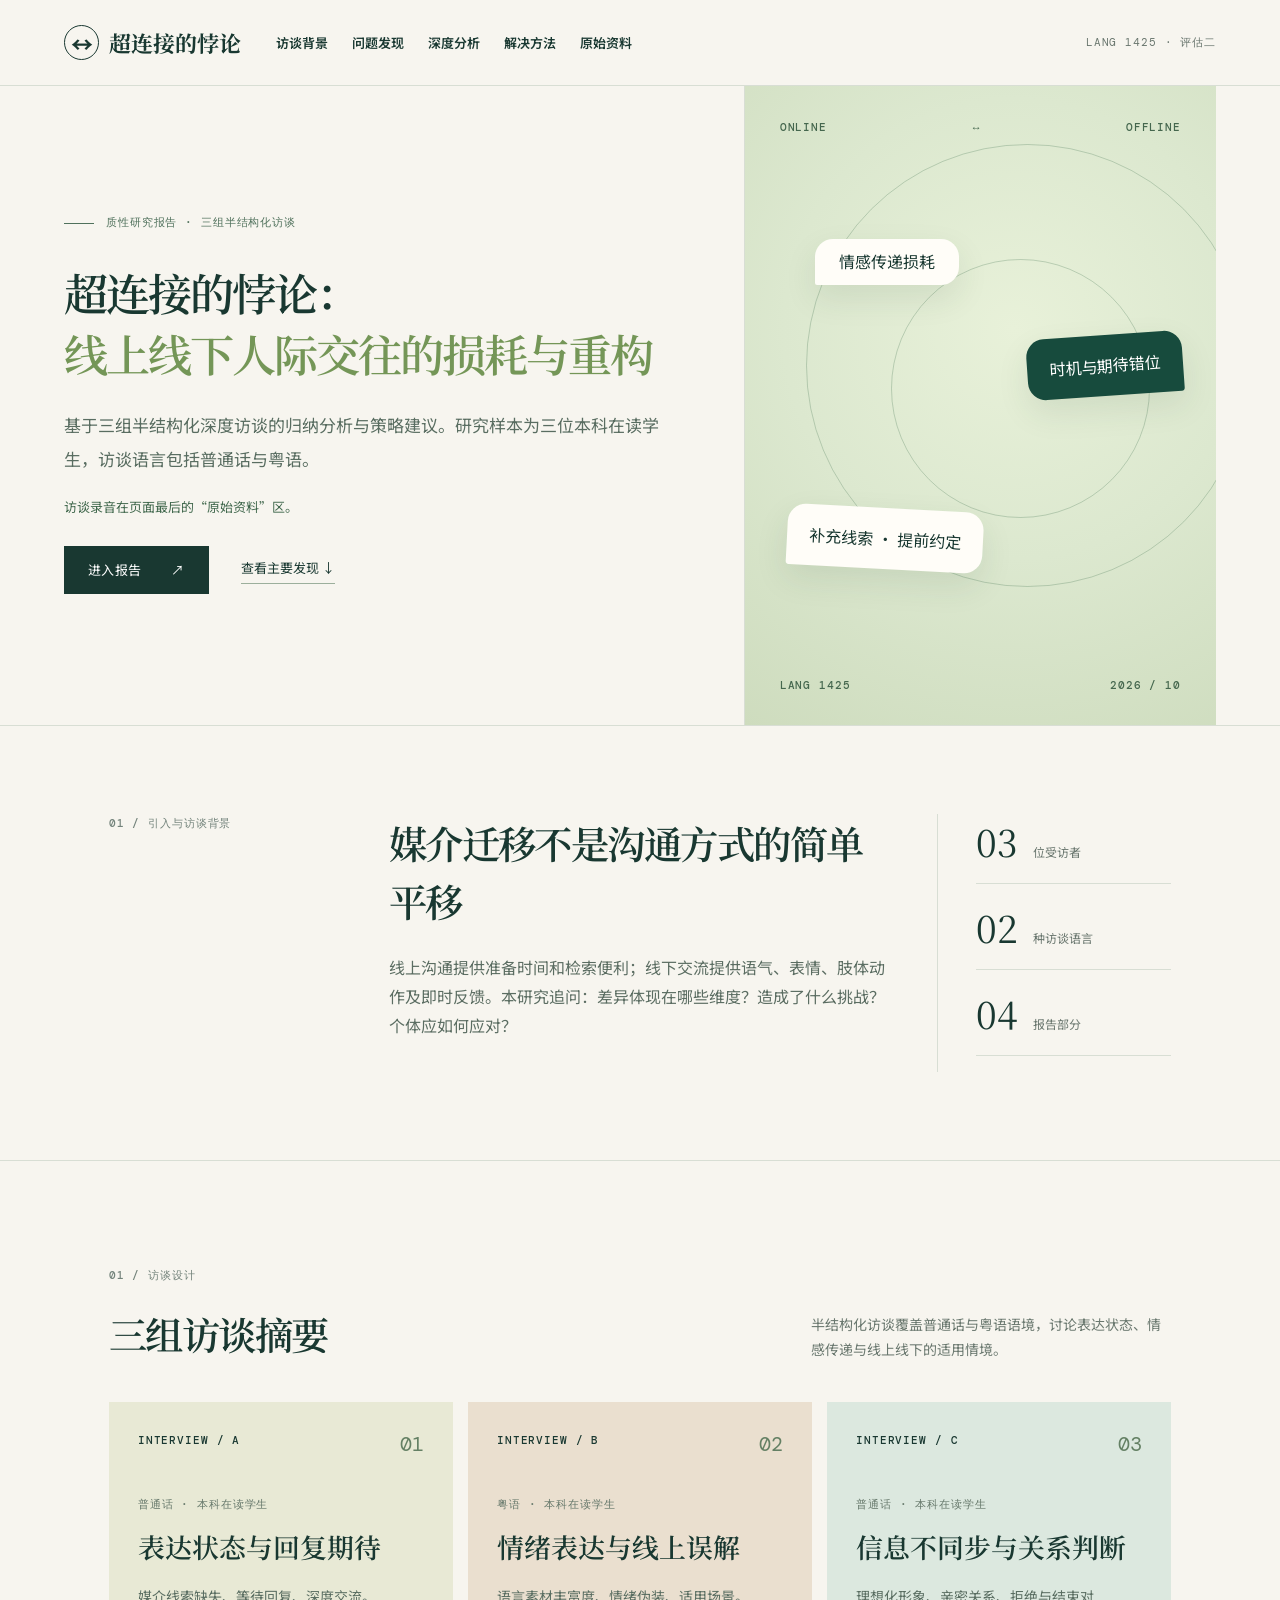
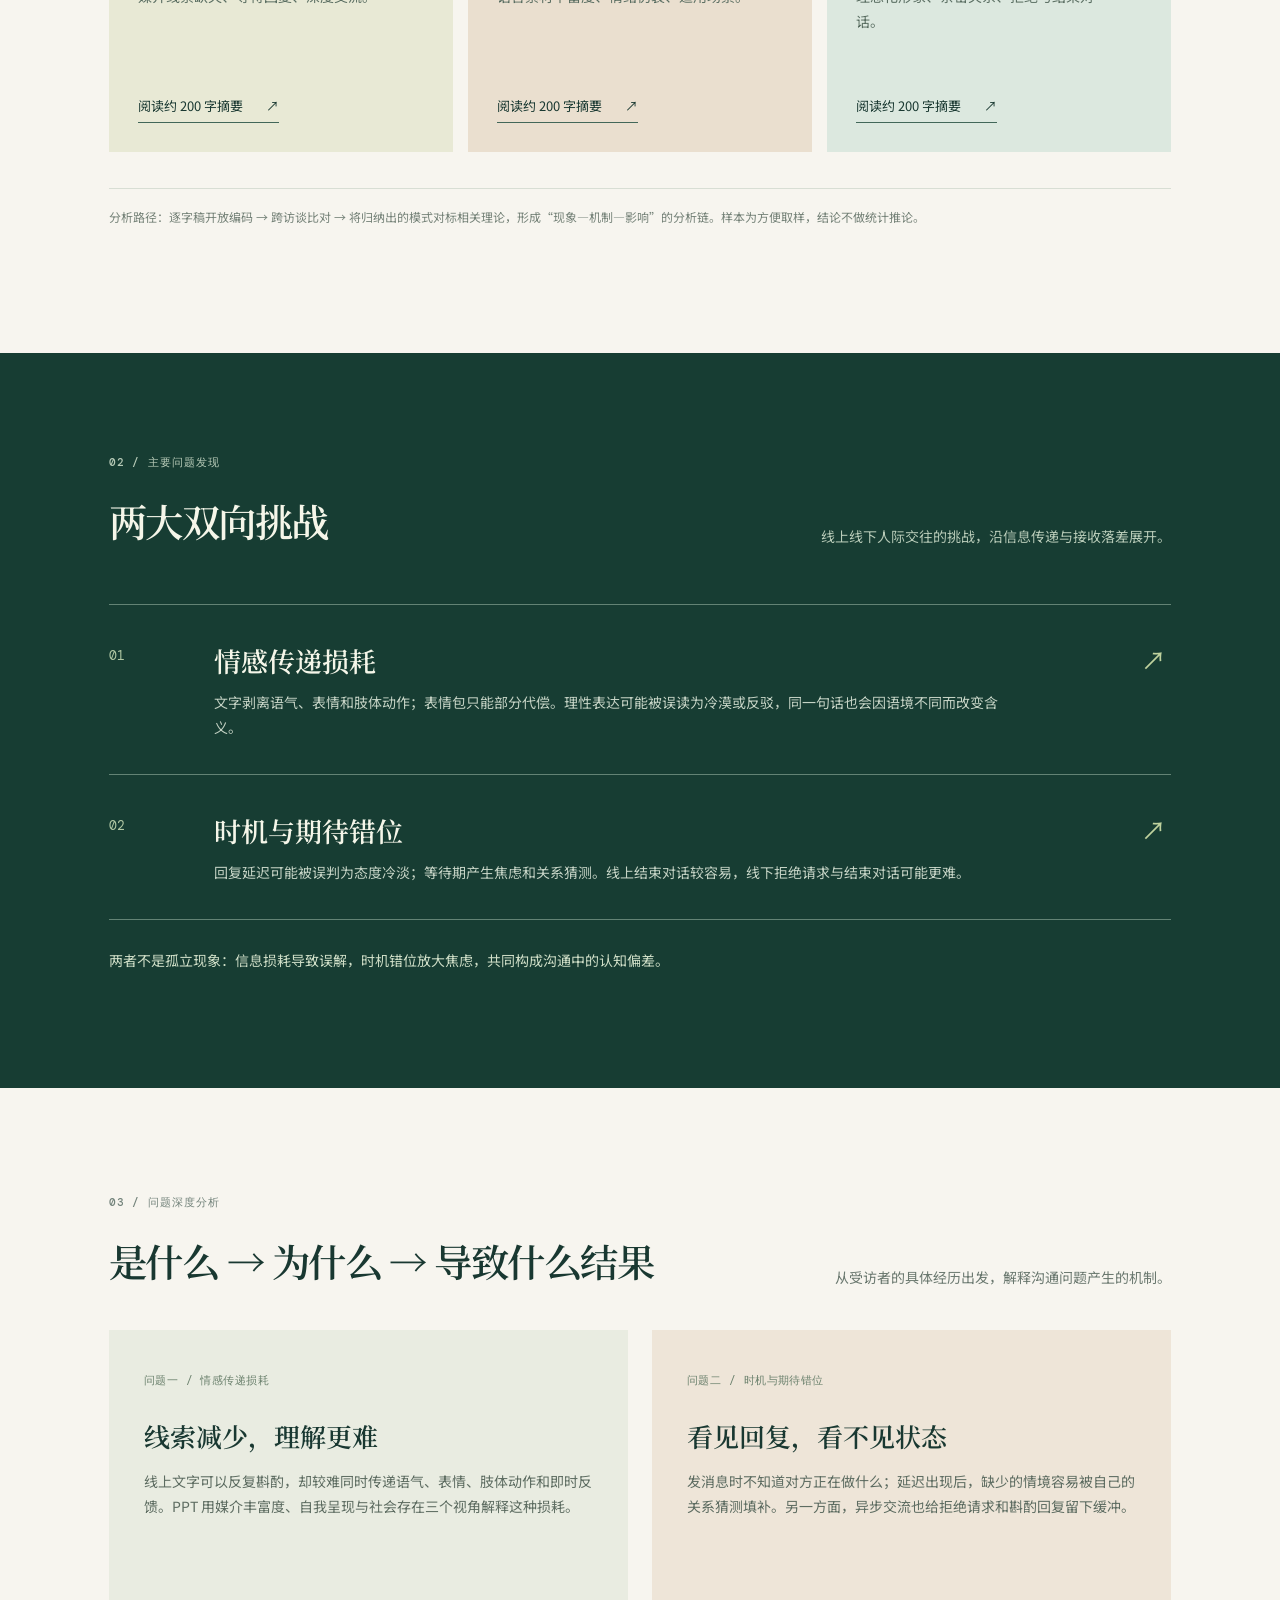
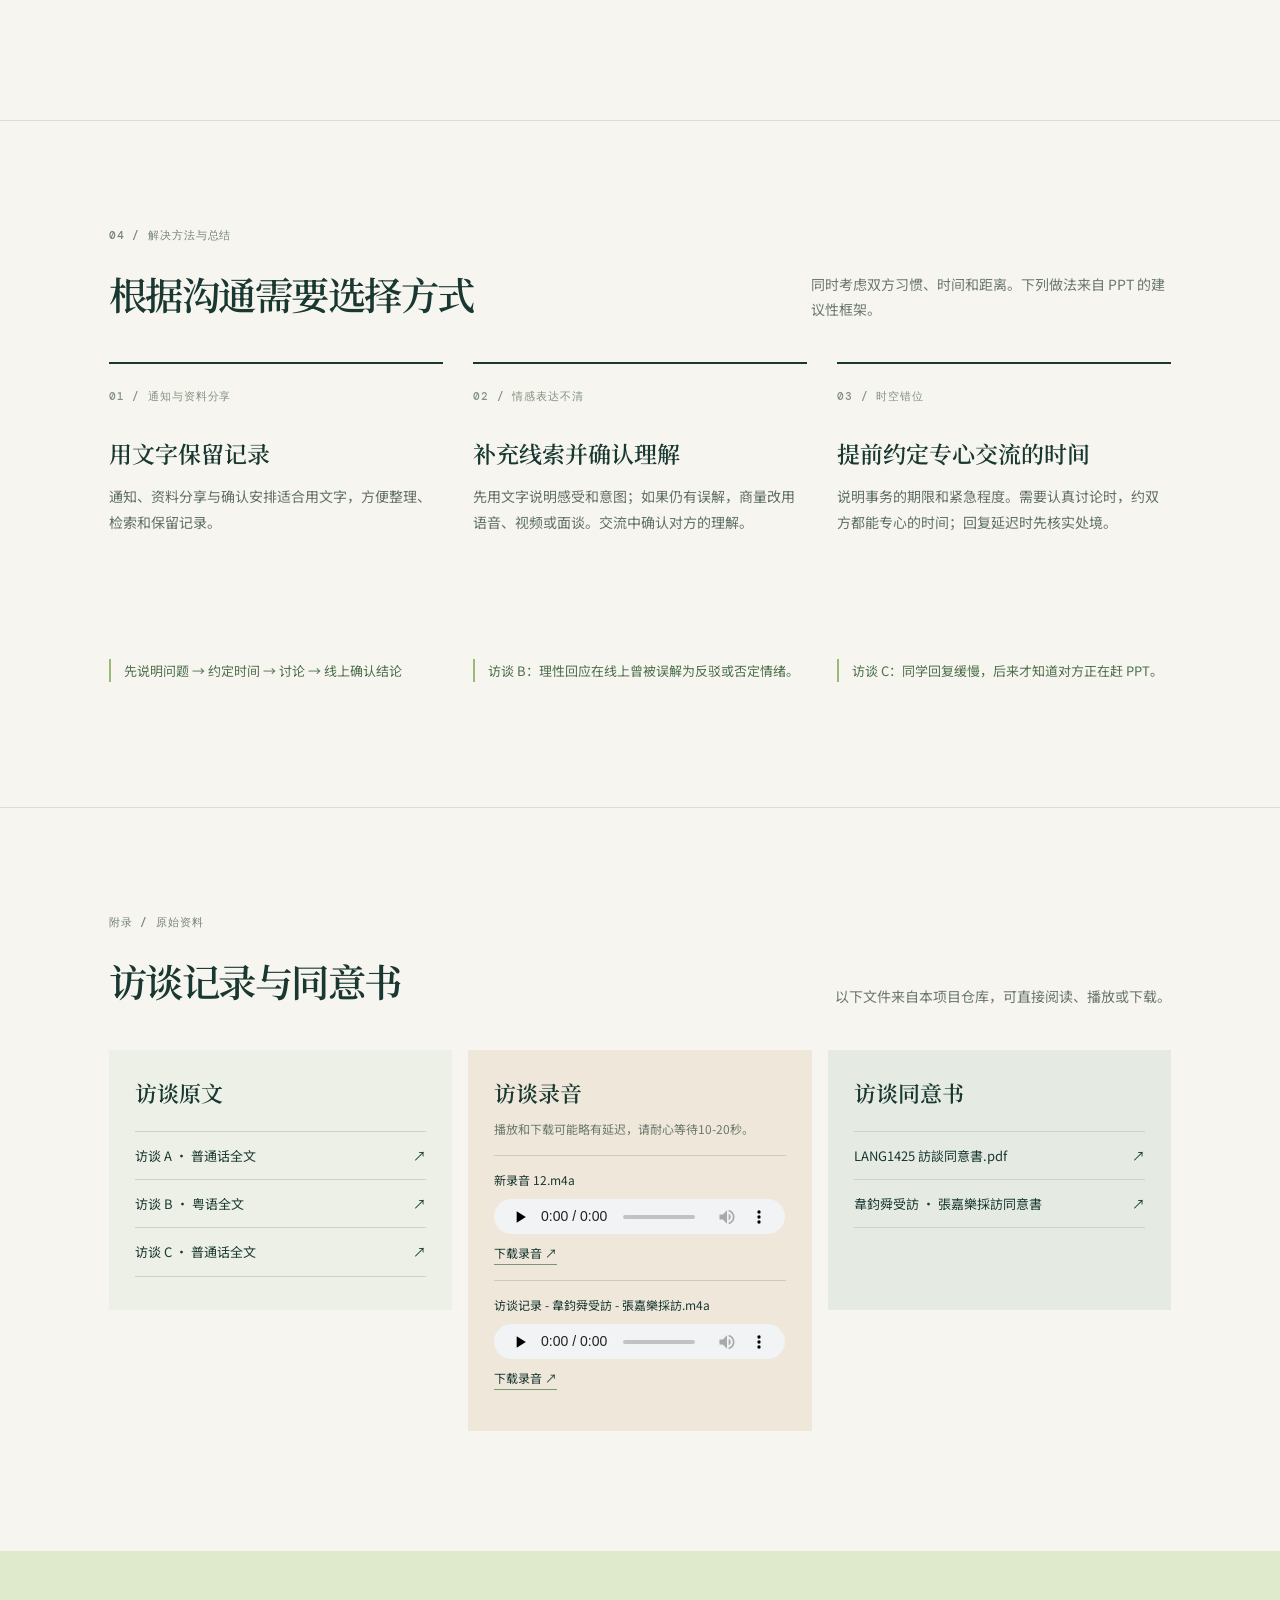
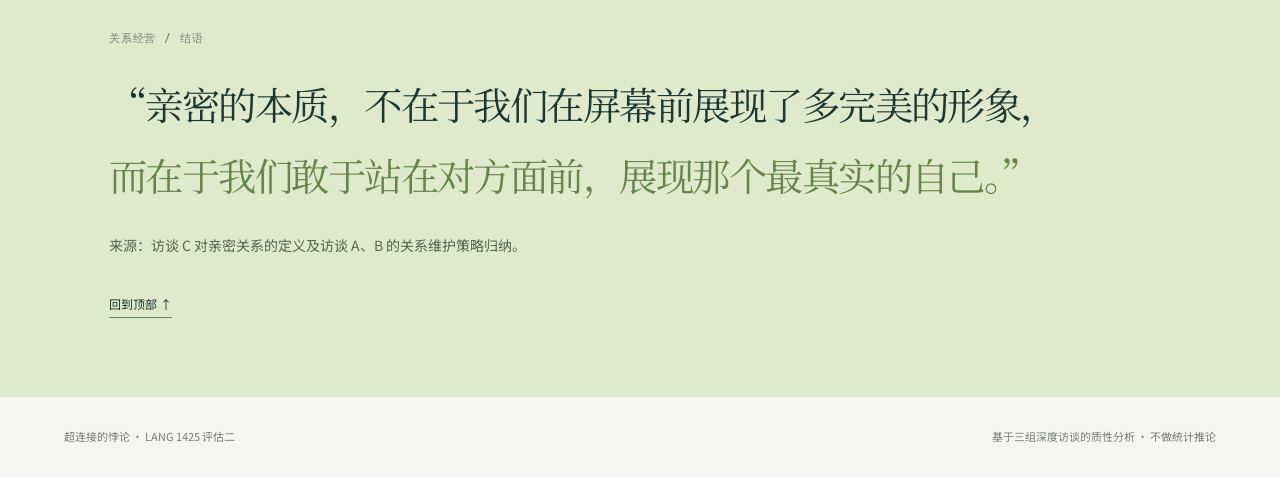
==== commit c66e760b: "Note possible recording playback delay" ====
--- a/docs/index.html
+++ b/docs/index.html
@@ -19,7 +19,7 @@
     <section class="themes" id="findings"><div class="section-shell"><div class="section-heading light"><div><p class="section-index">02 / 主要问题发现</p><h2>两大双向挑战</h2></div><p>线上线下人际交往的挑战，沿信息传递与接收落差展开。</p></div><div class="theme-list"><article><span class="theme-number">01</span><div><h3>情感传递损耗</h3><p>文字剥离语气、表情和肢体动作；表情包只能部分代偿。理性表达可能被误读为冷漠或反驳，同一句话也会因语境不同而改变含义。</p></div><span class="theme-arrow" aria-hidden="true">↗</span></article><article><span class="theme-number">02</span><div><h3>时机与期待错位</h3><p>回复延迟可能被误判为态度冷淡；等待期产生焦虑和关系猜测。线上结束对话较容易，线下拒绝请求与结束对话可能更难。</p></div><span class="theme-arrow" aria-hidden="true">↗</span></article></div><p class="theme-conclusion">两者不是孤立现象：信息损耗导致误解，时机错位放大焦虑，共同构成沟通中的认知偏差。</p></div></section>
     <section class="analysis section-shell" id="analysis"><div class="section-heading"><div><p class="section-index">03 / 问题深度分析</p><h2>是什么 → 为什么 → 导致什么结果</h2></div><p>从受访者的具体经历出发，解释沟通问题产生的机制。</p></div><div class="analysis-grid"><article><span>问题一 / 情感传递损耗</span><h3>线索减少，理解更难</h3><p>线上文字可以反复斟酌，却较难同时传递语气、表情、肢体动作和即时反馈。PPT 用媒介丰富度、自我呈现与社会存在三个视角解释这种损耗。</p></article><article><span>问题二 / 时机与期待错位</span><h3>看见回复，看不见状态</h3><p>发消息时不知道对方正在做什么；延迟出现后，缺少的情境容易被自己的关系猜测填补。另一方面，异步交流也给拒绝请求和斟酌回复留下缓冲。</p></article></div></section>
     <section class="practice section-shell" id="solutions"><div class="section-heading"><div><p class="section-index">04 / 解决方法与总结</p><h2>根据沟通需要选择方式</h2></div><p>同时考虑双方习惯、时间和距离。下列做法来自 PPT 的建议性框架。</p></div><div class="practice-grid"><article><span>01 / 通知与资料分享</span><h3>用文字保留记录</h3><p>通知、资料分享与确认安排适合用文字，方便整理、检索和保留记录。</p><div class="practice-quote">先说明问题 → 约定时间 → 讨论 → 线上确认结论</div></article><article><span>02 / 情感表达不清</span><h3>补充线索并确认理解</h3><p>先用文字说明感受和意图；如果仍有误解，商量改用语音、视频或面谈。交流中确认对方的理解。</p><div class="practice-quote">访谈 B：理性回应在线上曾被误解为反驳或否定情绪。</div></article><article><span>03 / 时空错位</span><h3>提前约定专心交流的时间</h3><p>说明事务的期限和紧急程度。需要认真讨论时，约双方都能专心的时间；回复延迟时先核实处境。</p><div class="practice-quote">访谈 C：同学回复缓慢，后来才知道对方正在赶 PPT。</div></article></div></section>
-    <section class="records section-shell" id="records"><div class="section-heading"><div><p class="section-index">附录 / 原始资料</p><h2>访谈记录与同意书</h2></div><p>以下文件来自本项目仓库，可直接阅读、播放或下载。</p></div><div class="records-grid"><div class="records-panel"><h3>访谈原文</h3><ul><li><a href="./transcripts/a.html">访谈 A · 普通话全文 <span>↗</span></a></li><li><a href="./transcripts/b.html">访谈 B · 粤语全文 <span>↗</span></a></li><li><a href="./transcripts/c.html">访谈 C · 普通话全文 <span>↗</span></a></li></ul></div><div class="records-panel"><h3>访谈录音</h3><div class="audio-item"><p>新录音 12.m4a</p><audio controls preload="none" src="../Records/新录音 12/新录音 12.m4a">浏览器不支持音频播放。</audio><a href="../Records/新录音 12/新录音 12.m4a" download>下载录音 ↗</a></div><div class="audio-item"><p>访谈记录 - 韋鈞舜受訪 - 張嘉樂採訪.m4a</p><audio controls preload="none" src="../Records/访谈记录 - 韋鈞舜受訪 - 張嘉樂採訪.m4a/访谈记录 - 韋鈞舜受訪 - 張嘉樂採訪.m4a">浏览器不支持音频播放。</audio><a href="../Records/访谈记录 - 韋鈞舜受訪 - 張嘉樂採訪.m4a/访谈记录 - 韋鈞舜受訪 - 張嘉樂採訪.m4a" download>下载录音 ↗</a></div></div><div class="records-panel"><h3>访谈同意书</h3><ul><li><a href="../LANG1425 訪談同意書.pdf/LANG1425 訪談同意書.pdf" target="_blank" rel="noopener">LANG1425 訪談同意書.pdf <span>↗</span></a></li><li><a href="../LANG1425 訪談同意書.pdf/LANG1425 訪談同意書 - 韋鈞舜受訪 - 張嘉樂採訪.pdf" target="_blank" rel="noopener">韋鈞舜受訪 · 張嘉樂採訪同意書 <span>↗</span></a></li></ul></div></div></section>
+    <section class="records section-shell" id="records"><div class="section-heading"><div><p class="section-index">附录 / 原始资料</p><h2>访谈记录与同意书</h2></div><p>以下文件来自本项目仓库，可直接阅读、播放或下载。</p></div><div class="records-grid"><div class="records-panel"><h3>访谈原文</h3><ul><li><a href="./transcripts/a.html">访谈 A · 普通话全文 <span>↗</span></a></li><li><a href="./transcripts/b.html">访谈 B · 粤语全文 <span>↗</span></a></li><li><a href="./transcripts/c.html">访谈 C · 普通话全文 <span>↗</span></a></li></ul></div><div class="records-panel"><h3>访谈录音</h3><p class="audio-wait">播放和下载可能略有延迟，请耐心等待10-20秒。</p><div class="audio-item"><p>新录音 12.m4a</p><audio controls preload="none" src="../Records/新录音 12/新录音 12.m4a">浏览器不支持音频播放。</audio><a href="../Records/新录音 12/新录音 12.m4a" download>下载录音 ↗</a></div><div class="audio-item"><p>访谈记录 - 韋鈞舜受訪 - 張嘉樂採訪.m4a</p><audio controls preload="none" src="../Records/访谈记录 - 韋鈞舜受訪 - 張嘉樂採訪.m4a/访谈记录 - 韋鈞舜受訪 - 張嘉樂採訪.m4a">浏览器不支持音频播放。</audio><a href="../Records/访谈记录 - 韋鈞舜受訪 - 張嘉樂採訪.m4a/访谈记录 - 韋鈞舜受訪 - 張嘉樂採訪.m4a" download>下载录音 ↗</a></div></div><div class="records-panel"><h3>访谈同意书</h3><ul><li><a href="../LANG1425 訪談同意書.pdf/LANG1425 訪談同意書.pdf" target="_blank" rel="noopener">LANG1425 訪談同意書.pdf <span>↗</span></a></li><li><a href="../LANG1425 訪談同意書.pdf/LANG1425 訪談同意書 - 韋鈞舜受訪 - 張嘉樂採訪.pdf" target="_blank" rel="noopener">韋鈞舜受訪 · 張嘉樂採訪同意書 <span>↗</span></a></li></ul></div></div></section>
     <section class="closing"><div class="section-shell closing-inner"><p class="section-index">关系经营 / 结语</p><p class="closing-statement">“亲密的本质，不在于我们在屏幕前展现了多完美的形象，<br><span>而在于我们敢于站在对方面前，展现那个最真实的自己。”</span></p><p class="closing-detail">来源：访谈 C 对亲密关系的定义及访谈 A、B 的关系维护策略归纳。</p><a href="#top">回到顶部 ↑</a></div></section>
   </main>
   <footer class="site-footer"><span>超连接的悖论 · LANG 1425 评估二</span><span>基于三组深度访谈的质性分析 · 不做统计推论</span></footer>
--- a/docs/records.css
+++ b/docs/records.css
@@ -1 +1,2 @@
 .records{padding-top:105px;padding-bottom:120px;border-top:1px solid var(--line)}.records-grid{display:grid;grid-template-columns:repeat(3,1fr);gap:16px;align-items:start}.records-panel{background:#edf0e6;padding:26px;min-height:260px}.records-panel:nth-child(2){background:#eee7da}.records-panel:nth-child(3){background:#e5ebe3}.records-panel h3{font:600 22px/1.5 var(--display);margin:0 0 22px}.records-panel ul{list-style:none;margin:0;padding:0}.records-panel li{border-top:1px solid #cad5c7}.records-panel li:last-child{border-bottom:1px solid #cad5c7}.records-panel li a{display:flex;justify-content:space-between;gap:12px;padding:12px 0;font-size:13px;overflow-wrap:anywhere}.records-panel li a:hover,.audio-item a:hover{color:#6f8d3d}.audio-item{border-top:1px solid #d4c8b8;padding:14px 0}.audio-item p{font-size:12px;line-height:1.6;margin:0 0 10px;overflow-wrap:anywhere}.audio-item audio{display:block;width:100%;height:35px}.audio-item a{display:inline-block;font-size:12px;margin-top:8px;border-bottom:1px solid #7b9675}@media(max-width:950px){.records-grid{grid-template-columns:1fr 1fr}.records-panel:last-child{grid-column:1/-1;min-height:0}}@media(max-width:720px){.records{padding-top:75px;padding-bottom:85px}.records-grid{grid-template-columns:1fr}.records-panel{min-height:0}.records-panel:last-child{grid-column:auto}}
+.audio-wait{font-size:12px;color:#6c796d;line-height:1.7;margin:-12px 0 16px}
